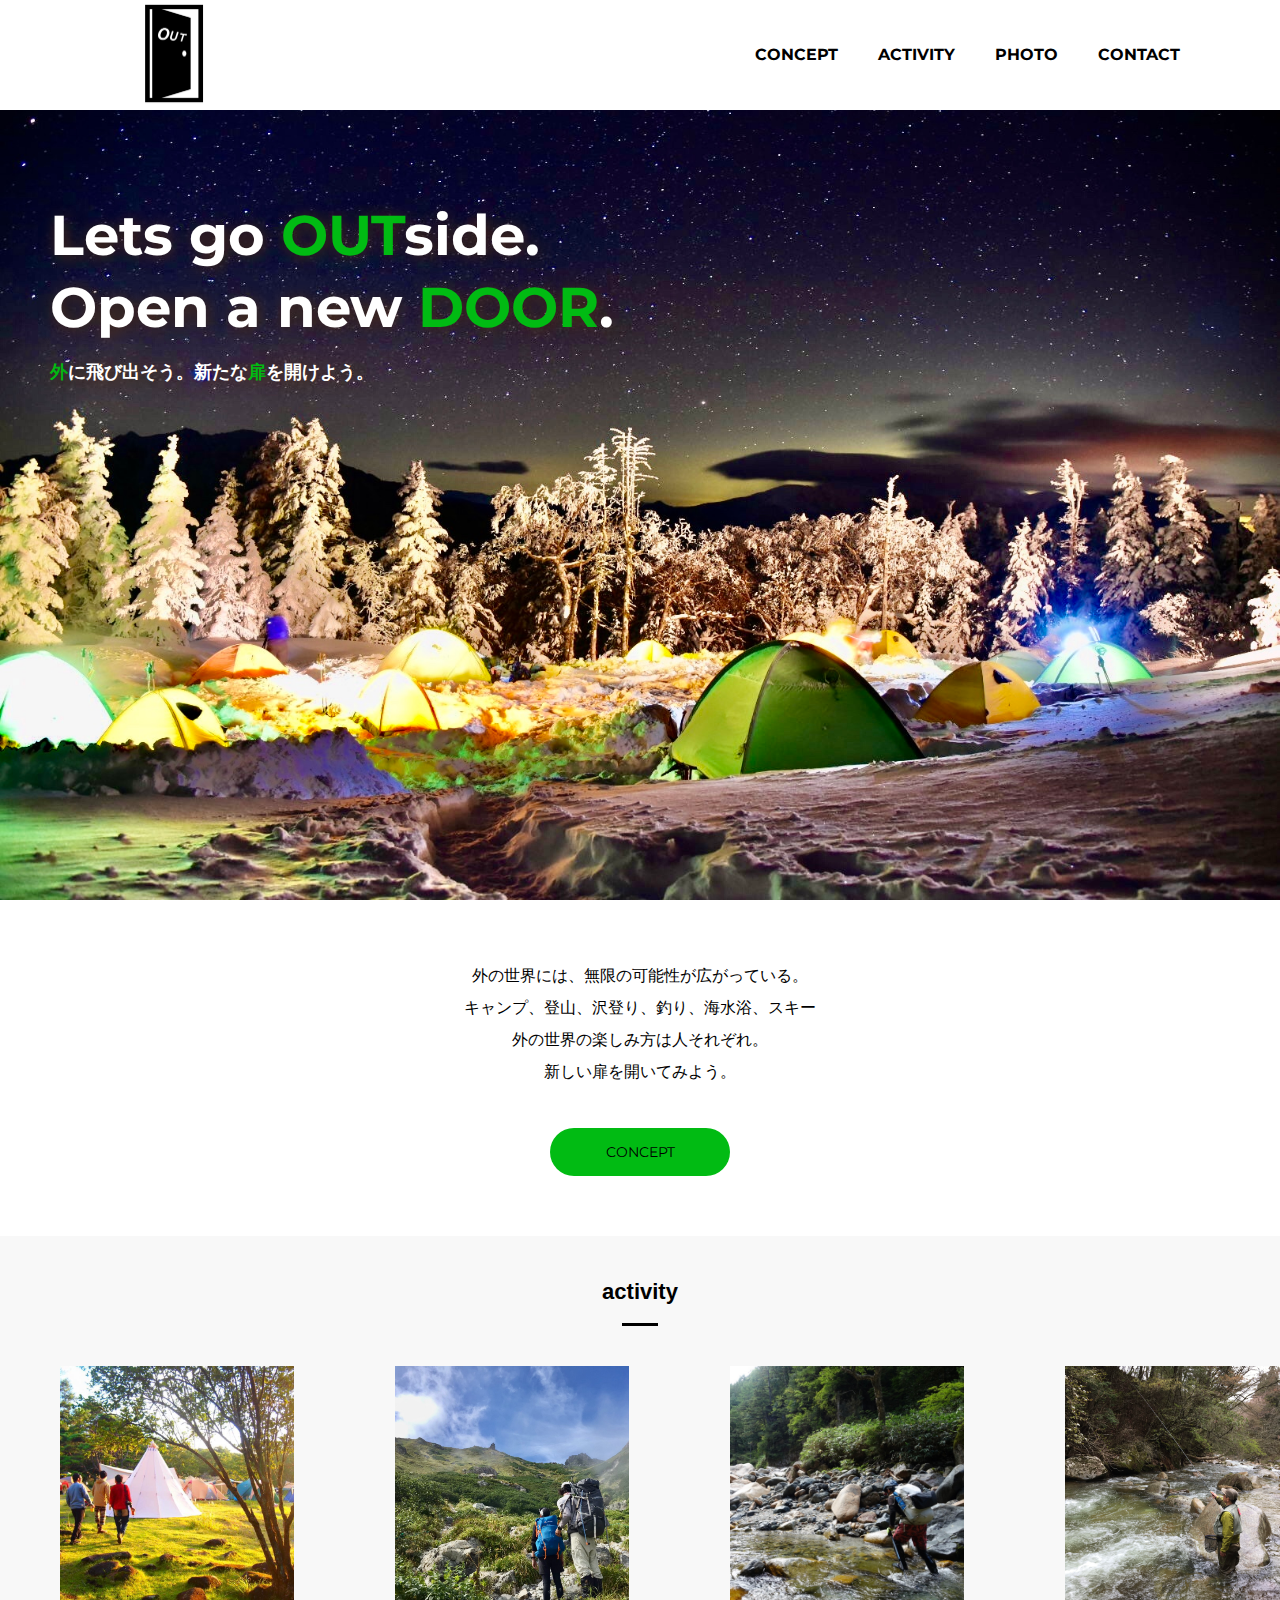
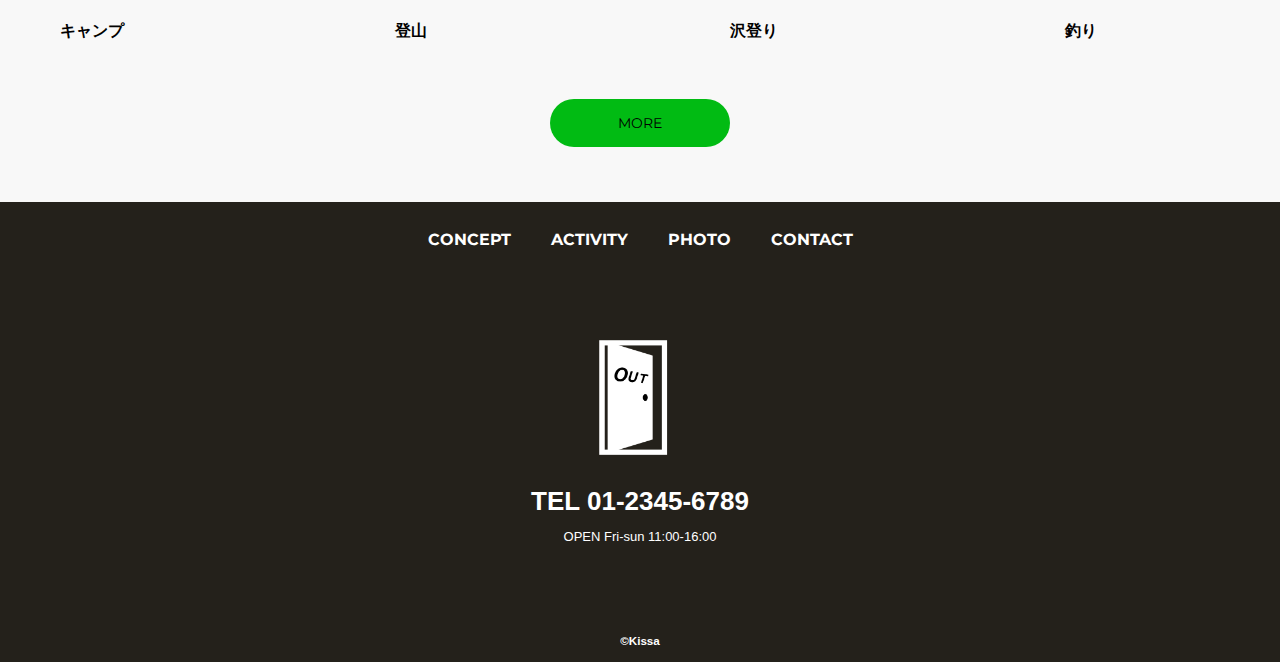
==== index.html @ b8224ac7 "first commit" ====
<!DOCTYPE html>
<html lang="ja">
  <head>
    <meta charset="UTF-8" />

    <title>OUTDOOR official website</title>
    <meta name="description" content="OUTDOOR情報のウェブサイトです。" />
    <meta name="viewport" content="width=device-width" />
    <script src="./js/toggle-menu.js"></script>
    <link rel="stylesheet" href="./css/common.css" />
    <link rel="stylesheet" href="./css/index.css" />
    <link rel="preconnect" href="https://fonts.googleapis.com" />
    <link rel="preconnect" href="https://fonts.gstatic.com" crossorigin />
    <link
      href="https://fonts.googleapis.com/css2?family=Montserrat:wght@700&display=swap"
      rel="stylesheet"
    />
  </head>

  <body>
    <!-- headerここから -->
    <header class="header">
      <div class="header-inner">
        <a class="header-logo" href="./index.html">
          <img src="./images/common/logo-header.png" alt=" OUTDOOR" />
        </a>
        <button class="toggle-menu-button"></button>
        <div class="header-site-menu">
          <nav class="site-menu">
            <ul>
              <li><a href="./concept.html">CONCEPT</a></li>
              <li><a href="./menu.html">ACTIVITY</a></li>
              <li><a href="./shop.html">PHOTO</a></li>
              <li><a href="./access.html">CONTACT</a></li>
            </ul>
          </nav>
        </div>
      </div>
    </header>
    <!-- headerはここまで -->

    <!-- mainはここから -->
    <main class="main">
      <div class="first-view">
        <div class="first-view-text">
          <h1>
            Lets go <span>OUT</span>side. <br />Open a new <span>DOOR</span>.
          </h1>
          <p><span>外</span>に飛び出そう。新たな<span>扉</span>を開けよう。</p>
        </div>
      </div>
      <div class="lead">
        <p>
          外の世界には、無限の可能性が広がっている。<br />キャンプ、登山、沢登り、釣り、海水浴、スキー<br />外の世界の楽しみ方は人それぞれ。<br />新しい扉を開いてみよう。
        </p>
        <div class="link-button-area">
          <a class="link-button" href="./concept.html">CONCEPT</a>
        </div>
      </div>
      <div class="recommended">
        <h2>activity</h2>
        <ul class="item-list">
          <li>
            <img src="./images/index/img-item01.jpg" alt="キャンプの画像" />
            <dl>
              <dt>キャンプ</dt>
              <dd>
                <!-- エスプレッソとミルク、この組み合わせに勝るものはなかなか見つかりません。ホッとしたいとき、やっぱりラテが欲しくなる。 -->
              </dd>
            </dl>
          </li>

          <li>
            <img src="./images/index/img-item02.jpg" alt="登山の画像" />
            <dl>
              <dt>登山</dt>
              <dd>
                <!-- コーヒーに合うお菓子を追求して生まれた当店の大人気メニュー。数量・季節ともに限定のため、見つけたらぜひお試しを。 -->
              </dd>
            </dl>
          </li>

          <li>
            <img src="./images/index/img-item03.jpg" alt="沢登りの画像" />
            <dl>
              <dt>沢登り</dt>
              <dd>
                <!-- コーヒーに合うお菓子を追求して生まれた当店の大人気メニュー。数量・季節ともに限定のため、見つけたらぜひお試しを。 -->
              </dd>
            </dl>
          </li>

          <li>
            <img src="./images/index/img-item04.jpg" alt="釣りの商品画像" />
            <dl>
              <dt>釣り</dt>
              <dd>
                <!-- 瀬戸内海に浮かぶ小島で、オーナー自らが栽培したとっておきのレモンを、たっぷりと使った自慢のレモネードです。 -->
              </dd>
            </dl>
          </li>

          <li>
            <img src="./images/index/img-item05.jpg" alt="スキーの画像" />
            <dl>
              <dt>スキー</dt>
              <dd>
                <!-- ちょっと小腹が空いたとき、あると嬉しいホットドッグ。特製チリソースとチーズをかければ、もう言葉はいりません。 -->
              </dd>
            </dl>
          </li>
        </ul>
        <div class="link-button-area">
          <a class="link-button" href="./menu.html">MORE</a>
        </div>
      </div>
    </main>
    <!-- mainはここまで -->

    <!-- footerはここから -->
    <footer class="footer">
      <nav class="site-menu">
        <ul>
          <li><a href="./concept.html">CONCEPT</a></li>
          <li><a href="./menu.html">ACTIVITY</a></li>
          <li><a href="./shop.html">PHOTO</a></li>
          <li><a href="./access.html">CONTACT</a></li>
        </ul>
      </nav>
      <a class="footer-logo" href="./index.html">
        <img src="./images/common/logo-footer.png" alt="KISSA" />
      </a>
      <p class="footer-tel">TEL 01-2345-6789</p>
      <p class="footer-time">OPEN Fri-sun 11:00-16:00</p>
      <p class="copyright"><small>&copy;Kissa</small></p>
    </footer>
    <!-- footerはここまで -->
  </body>
</html>
---- css/common.css ----
@charset "utf-8";

*,
::before,
::after {
  padding: 0;
  margin: 0;
  box-sizing: border-box;
}

ul,
ol {
  list-style: none;
}

a {
  color: inherit;
  text-decoration: none;
}

body {
  font-family: sans-serif;
  font-size: 16px;
  color: #000000;
  line-height: 1;
  background-color: #ffffff;
}

img {
  max-width: 90%;
}
/* headerはここから */
.header-inner {
  max-width: 1200px;
  height: 110px;
  margin-left: auto;
  margin-right: auto;
  padding-left: 40px;
  padding-right: 40px;
  display: flex;
  justify-content: space-between;
  align-items: center;
}

.toggle-menu-button {
  display: none;
}

.header-logo {
  display: block;
  width: 200px;
}

.site-menu ul {
  display: flex;
}

.site-menu ul li {
  margin-left: 20px;
  margin-right: 20px;
}

.site-menu ul li a {
  font-family: "Montserrat", sans-serif;
  font-weight: bold;
}
/* headerはここまで */

/* footerはここから */
.footer {
  color: #ffffff;
  background-color: #24211b;
  padding-top: 30px;
  padding-bottom: 15px;
  display: flex;
  flex-direction: column;
  align-items: center;
}

.footer-logo {
  display: block;
  width: 235px;
  margin-top: 90px;
}

.footer-tel {
  font-size: 26px;
  font-weight: bold;
  margin-top: 28px;
}

.footer-time {
  font-size: 13px;
  margin-top: 16px;
}

.copyright {
  font-size: 14px;
  font-weight: bold;
  margin-top: 90px;
}
/* footerはここまで */
@media (max-width: 800px) {
  .site-menu ul {
    display: block;
    text-align: center;
  }

  .site-menu li {
    margin-top: 20px;
  }

  .header {
    position: fixed;
    top: 0;
    left: 0;
    right: 0;
    background-color: #ffffff;
    height: 50px;
    z-index: 10;
    box-shadow: 0 3px 6px rgba(0, 0, 0, 0.1);
  }

  .header-inner {
    padding-left: 20px;
    padding-right: 20px;
    height: 100%;
    position: relative;
  }

  .header-logo {
    width: 100px;
  }

  .header-site-menu {
    position: absolute;
    top: 100%;
    left: 0;
    right: 0;
    color: #ffffff;
    background-color: #736e62;
    padding-top: 30px;
    padding-bottom: 50px;
    display: none;
  }

  .header-site-menu.is-show {
    display: block;
  }

  .toggle-menu-button {
    display: block;
    width: 44px;
    height: 34px;
    background-image: url(/images/common/icon-menu.png);
    background-size: 50%;
    background-position: center;
    background-repeat: no-repeat;
    background-color: transparent;
    border: none;
    border-radius: 0;
    outline: none;
  }

  .main {
    padding-top: 50px;
  }

  .footer-logo {
    margin-top: 50px;
  }

  .footer-tel {
    font-size: 20px;
  }

  .copyright {
    max-width: 50px;
  }
}
---- css/index.css ----
@charset "utf-8";

span {
  color: #01bb13;
}
.first-view {
  height: calc(100vh - 110px);
  background-image: url(/images/index/bg-main.jpg);
  background-repeat: no-repeat;
  background-position: center center;
  background-size: cover;
  display: flex;
  align-items: center;
}

.first-view-text {
  width: 100%;
  max-width: 1200px;
  margin-left: auto;
  margin-right: auto;
  padding-left: 10px;
  padding-bottom: 430px;
  color: #ffffff;
  font-weight: bold;
  text-shadow: 2px 2px 15px #4b2c14;
}

.first-view-text h1 {
  font-family: "Montserrat", sans-serif;
  font-size: 56px;
  line-height: 72px;
}

.first-view-text p {
  font-size: 18px;
  margin-top: 20px;
}

.lead {
  max-width: 1200px;
  margin: 60px auto;
}

.lead p {
  line-height: 2;
  text-align: center;
}

.link-button-area {
  text-align: center;
  margin-top: 40px;
}

.link-button {
  background-color: #01bb13;
  display: inline-block;
  min-width: 180px;
  line-height: 48px;
  border-radius: 24px;
  font-family: "Montserrat", sans-serif;
  font-size: 14px;
}

.link-button:hover {
  background-color: #019010;
}

.recommended {
  background-color: #f8f8f8;
  padding-top: 45px;
  padding-bottom: 55px;
}

.recommended h2 {
  font-size: 22px;
  font-weight: bold;
  text-align: center;
}

.recommended h2::after {
  content: "";
  display: block;
  width: 36px;
  height: 3px;
  background-color: #000000;
  margin-top: 20px;
  margin-left: auto;
  margin-right: auto;
}
.item-list {
  display: flex;
  padding-top: 40px;
  padding-bottom: 10px;
  padding-left: 60px;
  padding-right: 60px;
  overflow: scroll;
}

.item-list li {
  flex-shrink: 0;
  width: 260px;
  margin-left: 75px;
}

.item-list dl {
  margin-top: 20px;
}

.item-list dt {
  font-weight: bold;
}

.item-list dd {
  font-size: 13px;
  line-height: 20px;
  margin-top: 10px;
}

.item-list .price {
  font-weight: bold;
  margin-top: 15px;
}

.item-list li:first-child {
  margin-left: 0;
}

@media (max-width: 800px) {
  .first-view {
    height: calc(100vh - 50px);
    background-image: url(/images/index/bg-main-sp.jpg);
    align-items: flex-start;
  }

  .first-view-text {
    padding-top: 60px;
    padding-left: 20px;
  }

  .first-view-text h1 {
    font-size: 36px;
    line-height: 48px;
  }

  .first-view-text p {
    font-size: 14px;
    margin-top: 15px;
  }

  .lead {
    padding-left: 20px;
    padding-right: 20px;
  }

  .lead p {
    text-align: left;
  }

  .item-list {
    padding-left: 20px;
    padding-right: 20px;
  }

  .item-list li {
    width: 220px;
    margin-left: 30px;
  }
}
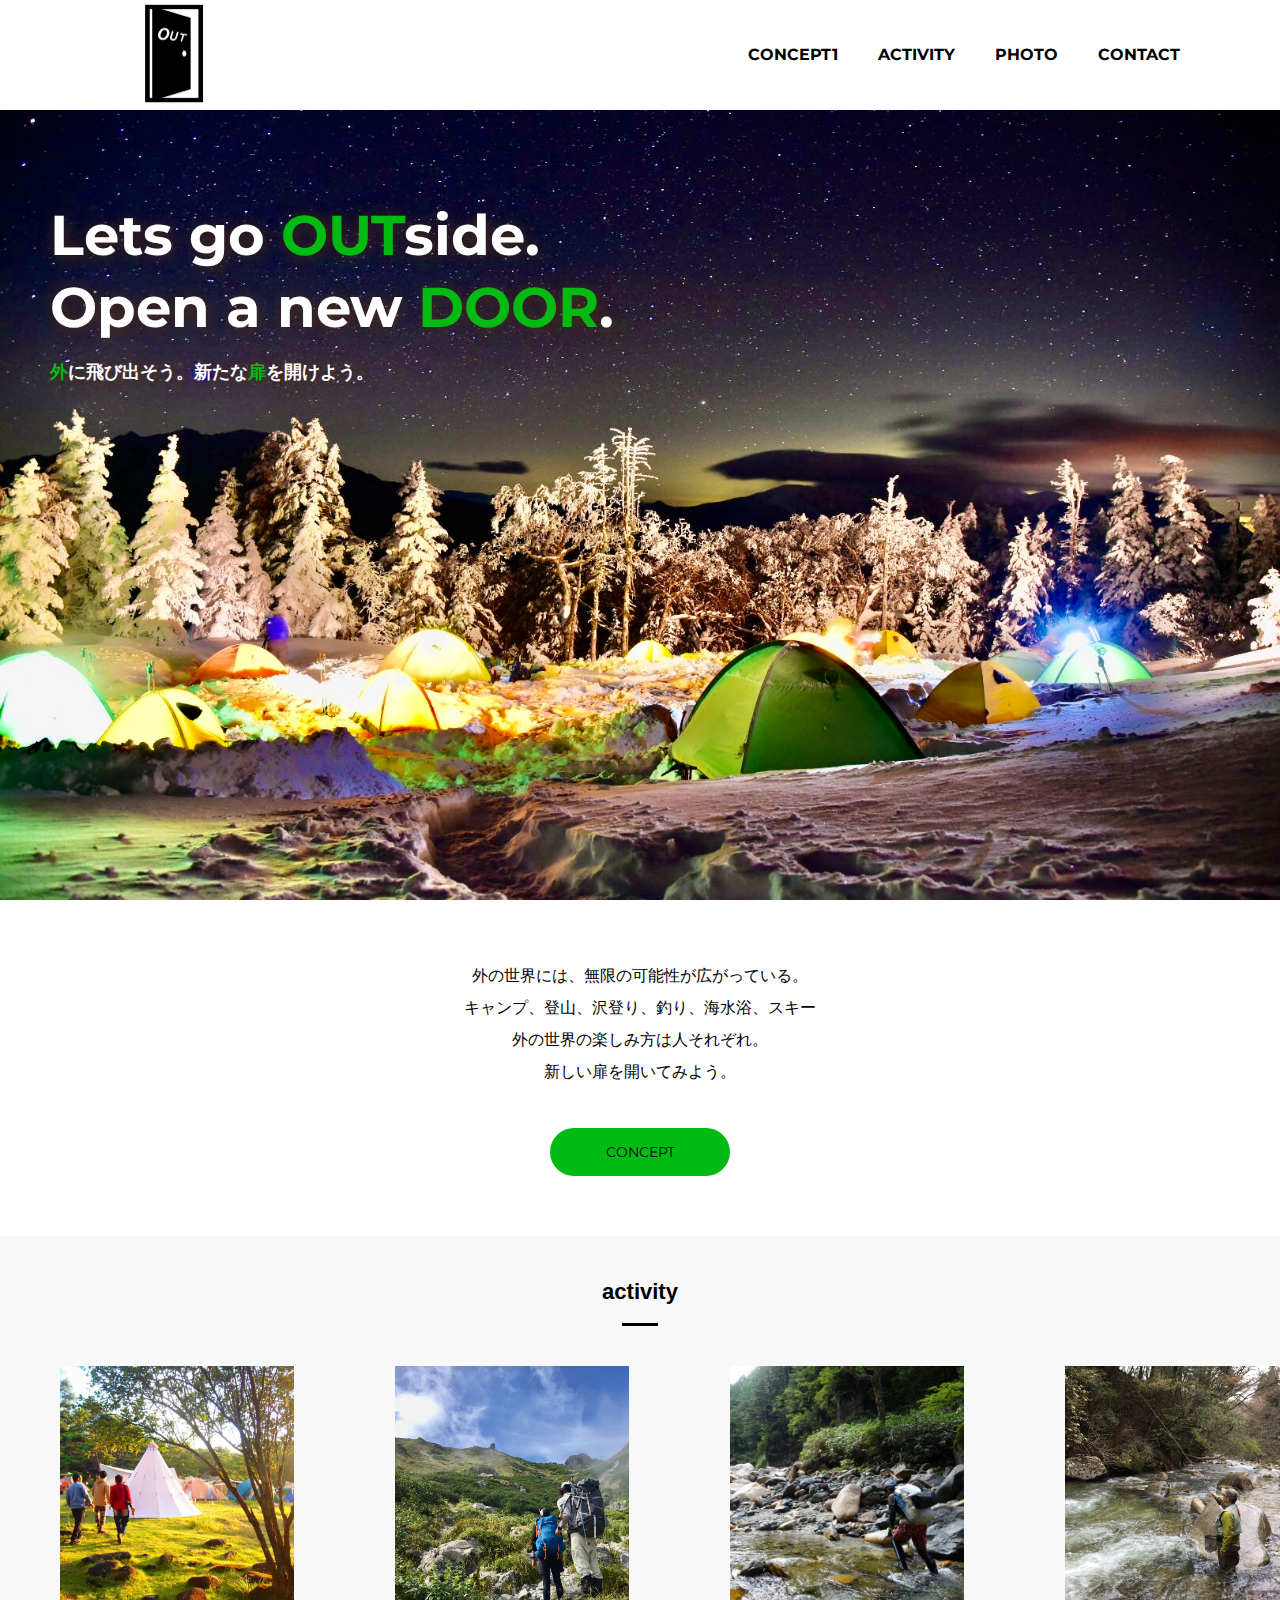
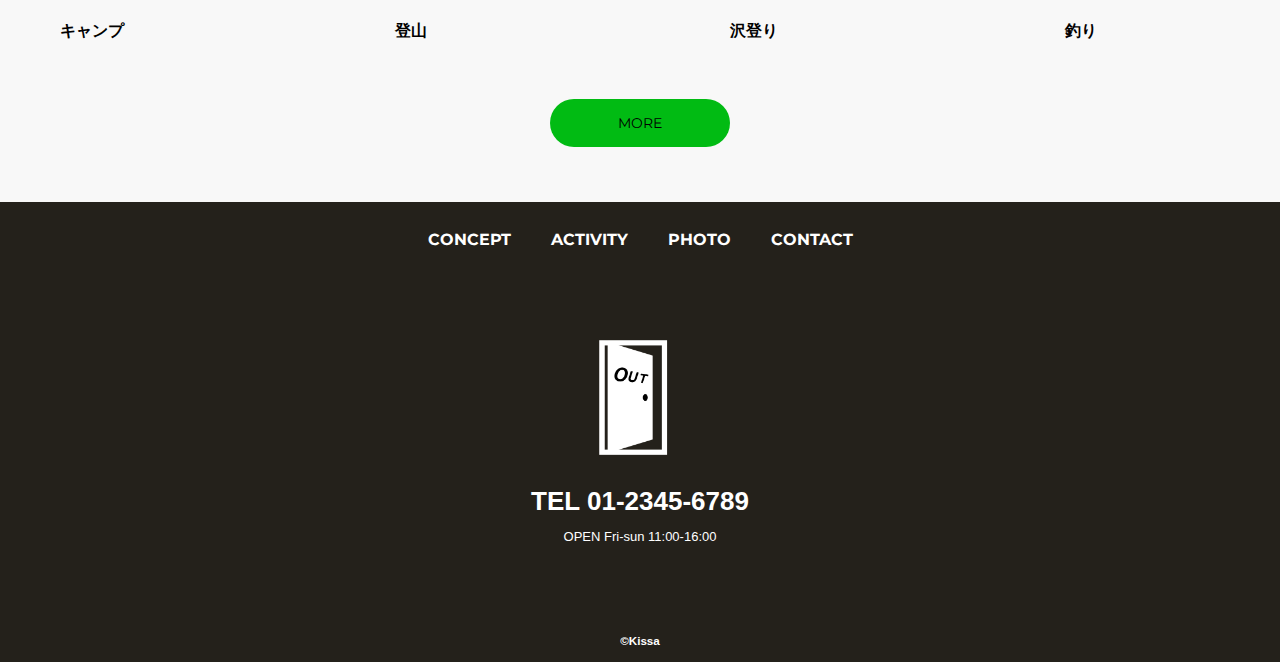
==== commit 99c72b1b: "表示名変更" ====
--- a/index.html
+++ b/index.html
@@ -28,7 +28,7 @@
         <div class="header-site-menu">
           <nav class="site-menu">
             <ul>
-              <li><a href="./concept.html">CONCEPT</a></li>
+              <li><a href="./concept.html">CONCEPT1</a></li>
               <li><a href="./menu.html">ACTIVITY</a></li>
               <li><a href="./shop.html">PHOTO</a></li>
               <li><a href="./access.html">CONTACT</a></li>
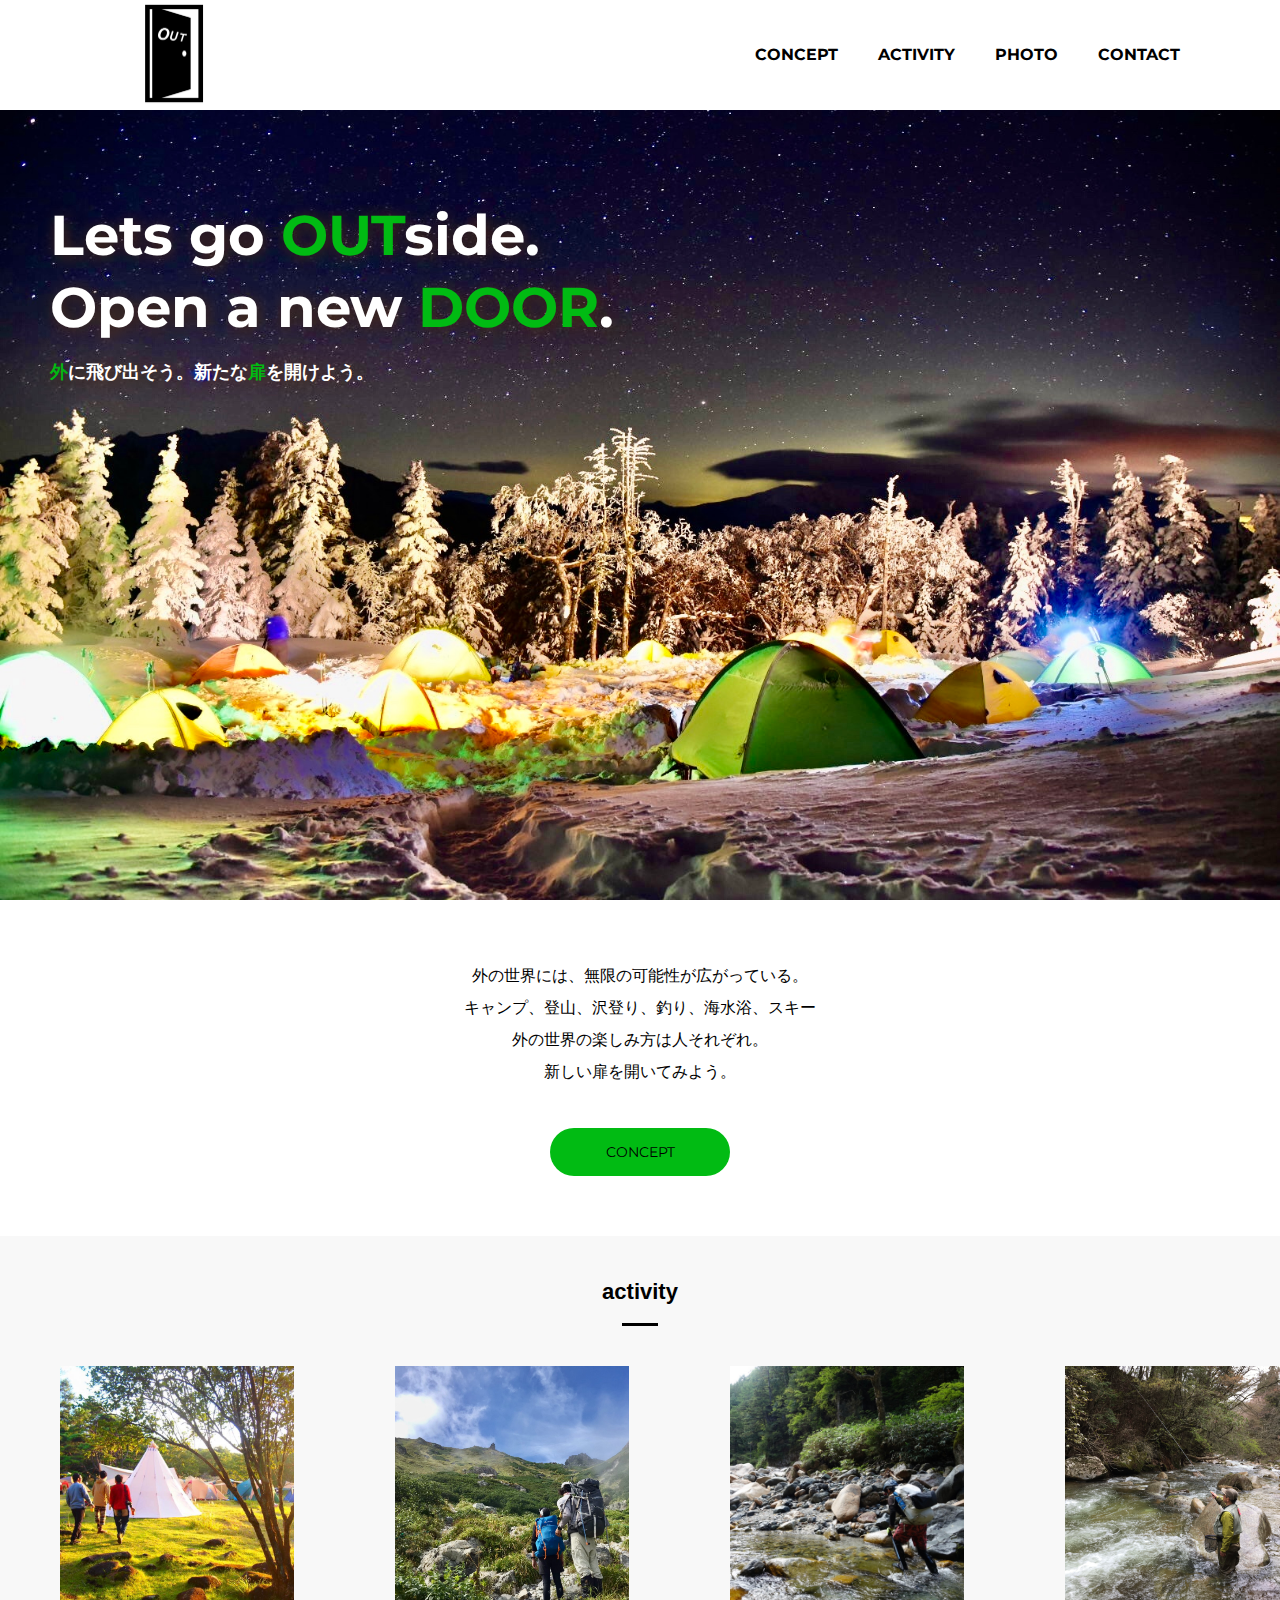
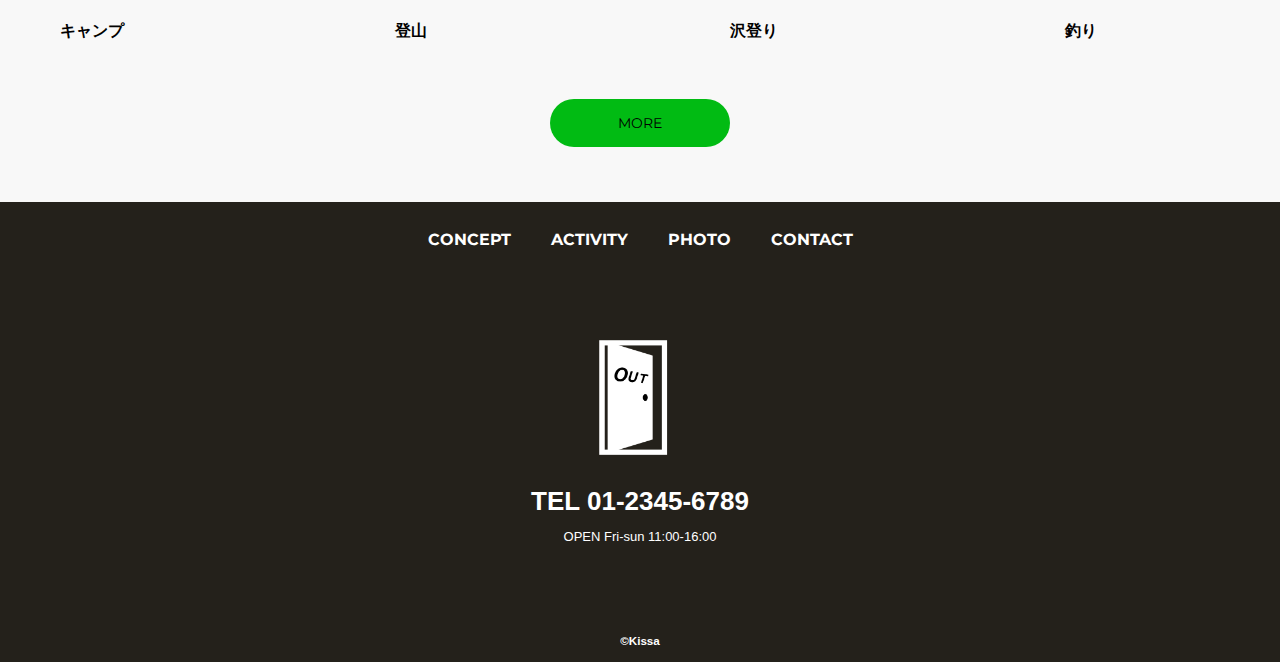
==== commit a69747c6: "表示名修正" ====
--- a/index.html
+++ b/index.html
@@ -28,7 +28,7 @@
         <div class="header-site-menu">
           <nav class="site-menu">
             <ul>
-              <li><a href="./concept.html">CONCEPT1</a></li>
+              <li><a href="./concept.html">CONCEPT</a></li>
               <li><a href="./menu.html">ACTIVITY</a></li>
               <li><a href="./shop.html">PHOTO</a></li>
               <li><a href="./access.html">CONTACT</a></li>
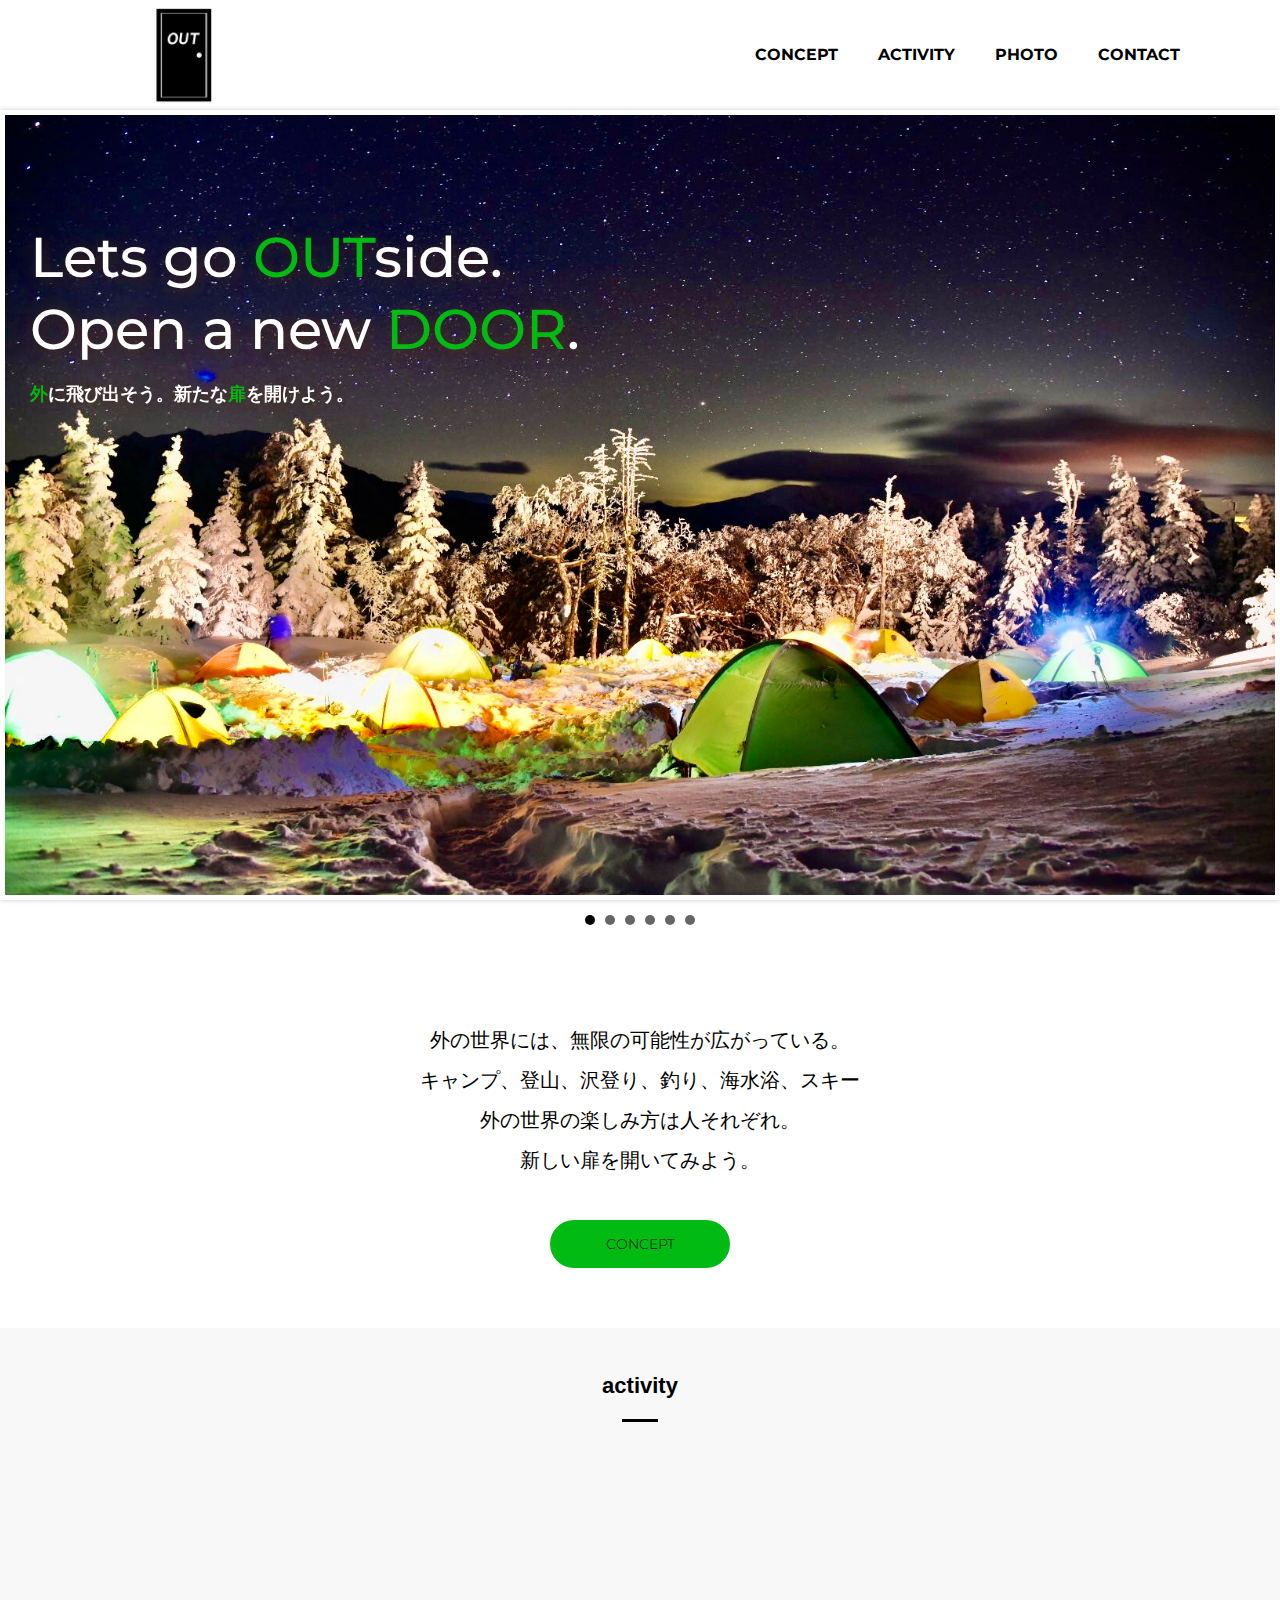
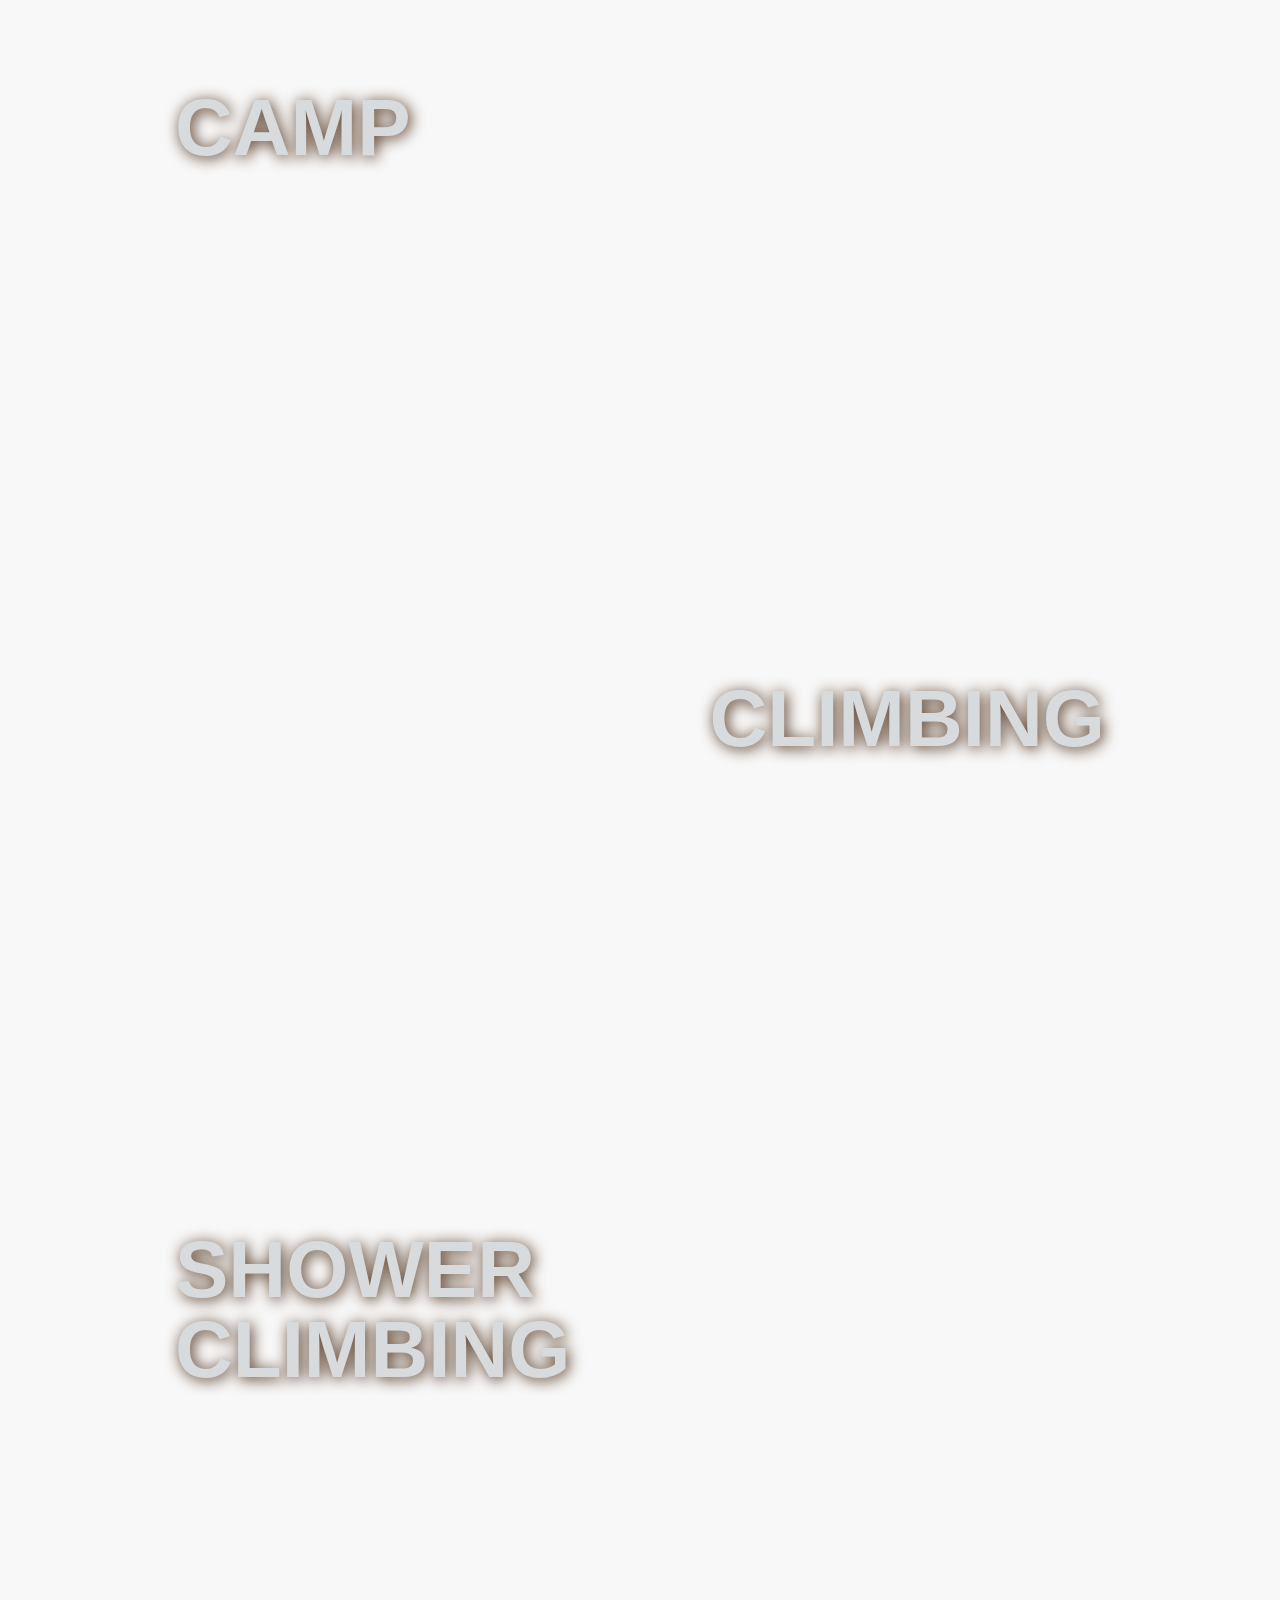
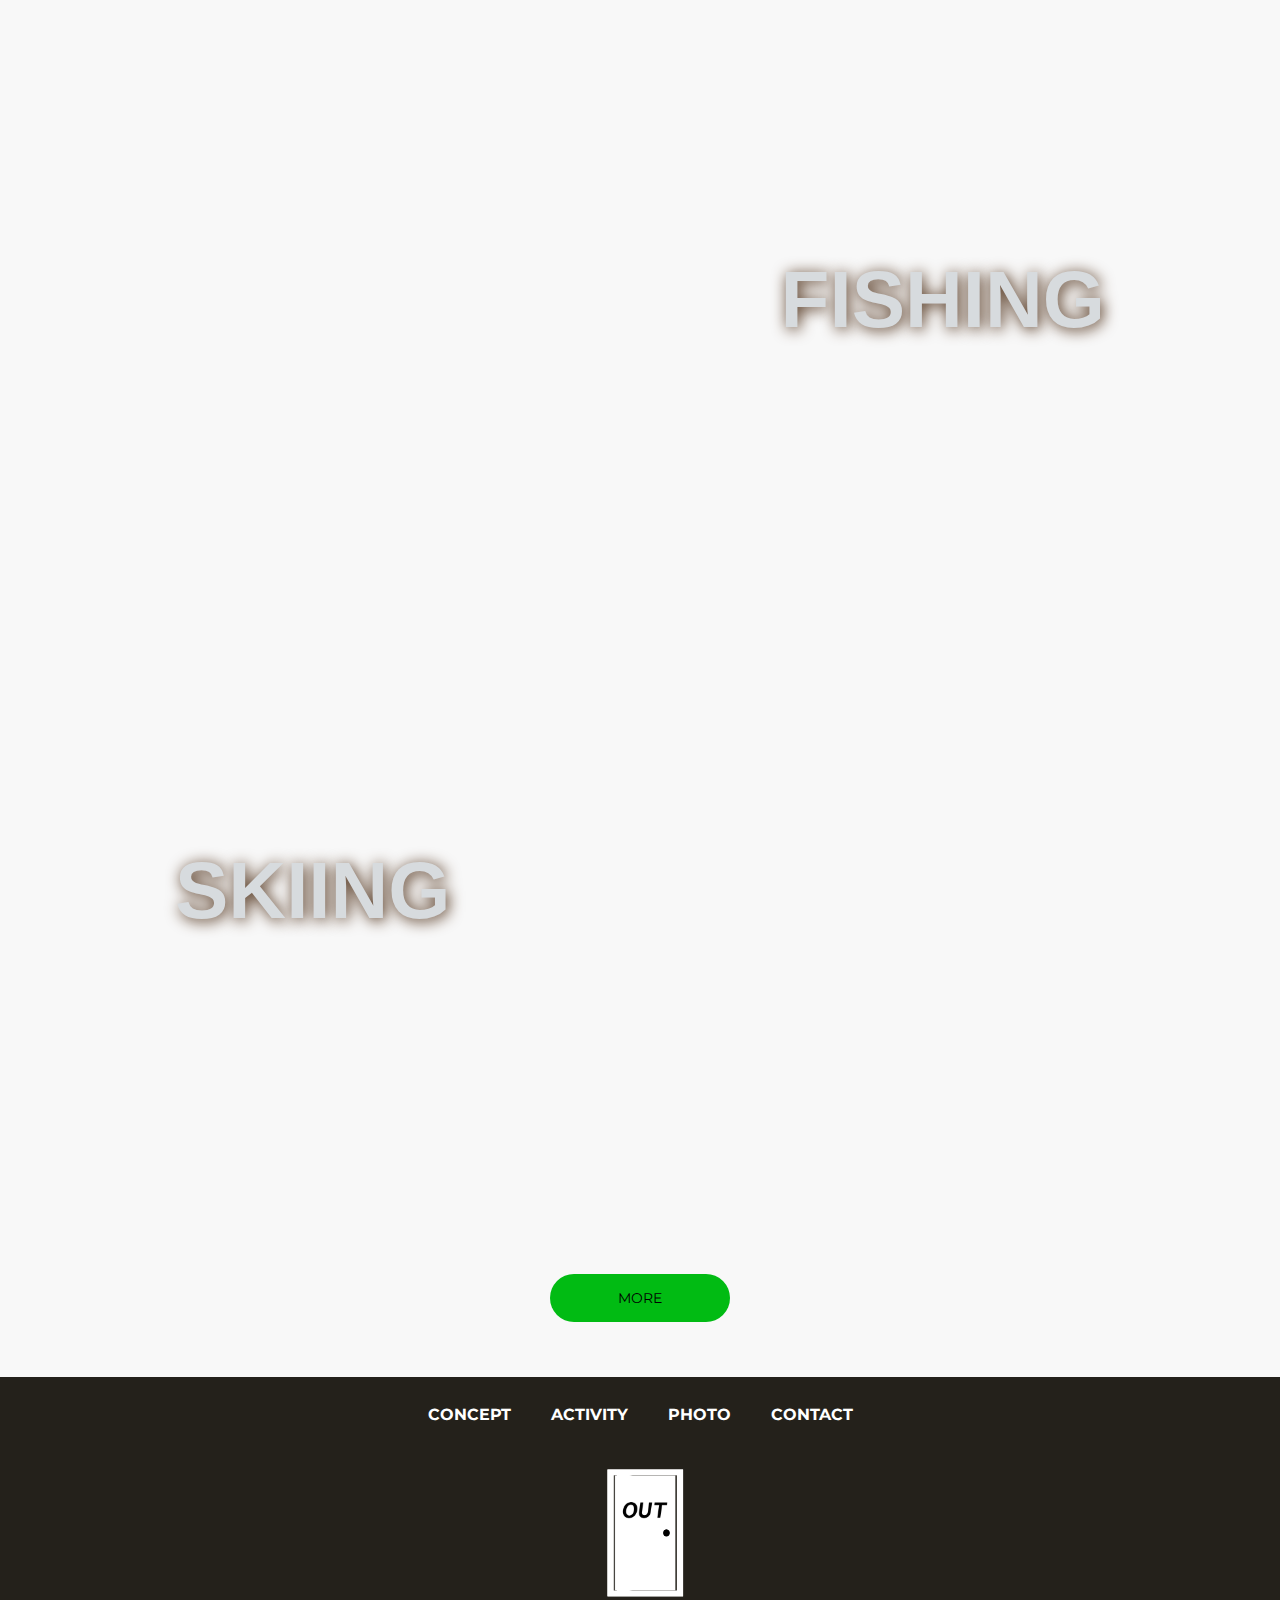
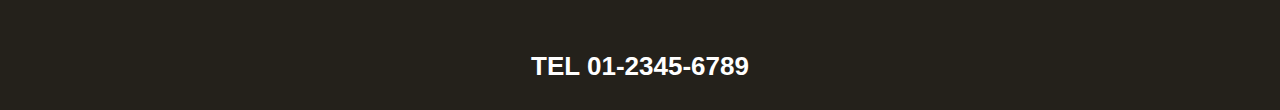
==== commit 47bebc45: "完成" ====
--- a/index.html
+++ b/index.html
@@ -7,6 +7,7 @@
     <meta name="description" content="OUTDOOR情報のウェブサイトです。" />
     <meta name="viewport" content="width=device-width" />
     <script src="./js/toggle-menu.js"></script>
+    <link rel="stylesheet" href="./css/bootstrap.min.css" />
     <link rel="stylesheet" href="./css/common.css" />
     <link rel="stylesheet" href="./css/index.css" />
     <link rel="preconnect" href="https://fonts.googleapis.com" />
@@ -15,23 +16,91 @@
       href="https://fonts.googleapis.com/css2?family=Montserrat:wght@700&display=swap"
       rel="stylesheet"
     />
+    <link rel="stylesheet" href="./css/jquery.bxslider.css" />
+
+    <script src="https://ajax.googleapis.com/ajax/libs/jquery/3.1.1/jquery.min.js"></script>
+    <script src="./js/jquery.bxslider.min.js"></script>
+    <script>
+      $(function () {
+        $(".slider").bxSlider({
+          auto: true,
+          pause: 6000,
+        });
+      });
+      function load_effect() {
+        var element = document.getElementsByClassName("first-view-text");
+        if (!element) return; // 要素がない場合は終了
+
+        for (var i = 0; i < element.length; i++) {
+          element[i].classList.add("is-show");
+        }
+        var greenText = document.getElementsByClassName("green-text");
+
+        for (var i = 0; i < greenText.length; i++) {
+          greenText[i].classList.add("green");
+        }
+      }
+
+      setTimeout(load_effect, 600);
+
+      function scroll_effect() {
+        var element = document.getElementsByClassName("category");
+        if (!element) return;
+
+        var scrollY = window.pageYOffset;
+        var windowH = window.innerHeight;
+        var showTiming = 200; // 要素を表示するタイミング
+        for (var i = 0; i < element.length; i++) {
+          var elemClientRect = element[i].getBoundingClientRect();
+          var elemY = scrollY + elemClientRect.top;
+          if (scrollY > elemY - windowH + showTiming) {
+            element[i].classList.add("is-show");
+          }
+        }
+      }
+
+      function scroll_effect2() {
+        var element = document.getElementsByClassName("category2");
+        if (!element) return;
+
+        var scrollY = window.pageYOffset;
+        var windowH = window.innerHeight;
+        var showTiming = 200; // 要素を表示するタイミング
+        for (var i = 0; i < element.length; i++) {
+          var elemClientRect = element[i].getBoundingClientRect();
+          var elemY = scrollY + elemClientRect.top;
+          if (scrollY > elemY - windowH + showTiming) {
+            element[i].classList.add("is-show");
+          }
+        }
+      }
+      window.addEventListener("scroll", scroll_effect);
+      window.addEventListener("scroll", scroll_effect2);
+      // スクロール時に実行
+    </script>
   </head>
 
   <body>
     <!-- headerここから -->
     <header class="header">
       <div class="header-inner">
-        <a class="header-logo" href="./index.html">
-          <img src="./images/common/logo-header.png" alt=" OUTDOOR" />
-        </a>
+        <div class="rollover">
+          <a class="header-logo" href="./index.html">
+            <img src="./images/common/logo-header.png" alt=" OUTDOOR" />
+            <img src="./images/common/logo-header0.png" alt="OUTDOOR" />
+          </a>
+        </div>
+
         <button class="toggle-menu-button"></button>
         <div class="header-site-menu">
           <nav class="site-menu">
             <ul>
-              <li><a href="./concept.html">CONCEPT</a></li>
-              <li><a href="./menu.html">ACTIVITY</a></li>
-              <li><a href="./shop.html">PHOTO</a></li>
-              <li><a href="./access.html">CONTACT</a></li>
+              <li>
+                <a href="./concept.html">CONCEPT</a>
+              </li>
+              <li><a href="./activity.html"> ACTIVITY</a></li>
+              <li><a href="./photo.html"> PHOTO</a></li>
+              <li><a href="./contact.html">CONTACT</a></li>
             </ul>
           </nav>
         </div>
@@ -42,11 +111,27 @@
     <!-- mainはここから -->
     <main class="main">
       <div class="first-view">
+        <ul class="slider">
+          <li><img src="./images/index/bg-main.jpg" alt="" /></li>
+          <li><img src="./images/concept/bg-main.JPG" alt="" /></li>
+          <li><img src="./images/photo/img-item08.jpg" alt="" /></li>
+          <li><img src="./images/activity/bg-main.JPG" alt="" /></li>
+
+          <li><img src="./images/contact/bg-main.jpg" alt="" /></li>
+
+          <li><img src="./images/photo/img-item06.jpg" alt="" /></li>
+        </ul>
         <div class="first-view-text">
           <h1>
-            Lets go <span>OUT</span>side. <br />Open a new <span>DOOR</span>.
+            Lets go <span class="green-text">OUT</span>side. <br />Open a new
+            <span class="green-text">DOOR</span>.
           </h1>
-          <p><span>外</span>に飛び出そう。新たな<span>扉</span>を開けよう。</p>
+          <p>
+            <span class="green-text">外</span>に飛び出そう。新たな<span
+              class="green-text"
+              >扉</span
+            >を開けよう。
+          </p>
         </div>
       </div>
       <div class="lead">
@@ -61,57 +146,62 @@
         <h2>activity</h2>
         <ul class="item-list">
           <li>
-            <img src="./images/index/img-item01.jpg" alt="キャンプの画像" />
-            <dl>
-              <dt>キャンプ</dt>
-              <dd>
-                <!-- エスプレッソとミルク、この組み合わせに勝るものはなかなか見つかりません。ホッとしたいとき、やっぱりラテが欲しくなる。 -->
-              </dd>
-            </dl>
-          </li>
-
-          <li>
-            <img src="./images/index/img-item02.jpg" alt="登山の画像" />
-            <dl>
-              <dt>登山</dt>
-              <dd>
-                <!-- コーヒーに合うお菓子を追求して生まれた当店の大人気メニュー。数量・季節ともに限定のため、見つけたらぜひお試しを。 -->
-              </dd>
-            </dl>
-          </li>
-
-          <li>
-            <img src="./images/index/img-item03.jpg" alt="沢登りの画像" />
-            <dl>
-              <dt>沢登り</dt>
-              <dd>
-                <!-- コーヒーに合うお菓子を追求して生まれた当店の大人気メニュー。数量・季節ともに限定のため、見つけたらぜひお試しを。 -->
-              </dd>
-            </dl>
-          </li>
-
-          <li>
-            <img src="./images/index/img-item04.jpg" alt="釣りの商品画像" />
-            <dl>
-              <dt>釣り</dt>
-              <dd>
-                <!-- 瀬戸内海に浮かぶ小島で、オーナー自らが栽培したとっておきのレモンを、たっぷりと使った自慢のレモネードです。 -->
-              </dd>
-            </dl>
-          </li>
-
-          <li>
-            <img src="./images/index/img-item05.jpg" alt="スキーの画像" />
-            <dl>
-              <dt>スキー</dt>
-              <dd>
-                <!-- ちょっと小腹が空いたとき、あると嬉しいホットドッグ。特製チリソースとチーズをかければ、もう言葉はいりません。 -->
-              </dd>
-            </dl>
+            <div class="activity">
+              <img
+                class="category"
+                src="./images/index/w-img-item01.jpg"
+                alt="キャンプの画像"
+              />
+              <p class="activity-name">CAMP</p>
+            </div>
+          </li>
+
+          <li>
+            <div class="activity reverse">
+              <img
+                class="category2"
+                src="./images/index/w-img-item02.jpg"
+                alt="登山の画像"
+              />
+              <p class="activity-name2">CLIMBING</p>
+            </div>
+          </li>
+
+          <li>
+            <div class="activity">
+              <img
+                class="category"
+                src="./images/index/w-img-item03.jpg"
+                alt="沢登りの画像"
+              />
+              <p class="activity-name">SHOWER CLIMBING</p>
+            </div>
+          </li>
+
+          <li>
+            <div class="activity reverse">
+              <img
+                class="category2"
+                src="./images/index/w-img-item04.jpg"
+                alt="釣りの商品画像"
+              />
+              <p class="activity-name2">FISHING</p>
+            </div>
+          </li>
+
+          <li>
+            <div class="activity">
+              <img
+                class="category"
+                src="./images/index/w-img-item05.jpg"
+                alt="スキーの画像"
+              />
+              <p class="activity-name">SKIING</p>
+            </div>
           </li>
         </ul>
         <div class="link-button-area">
-          <a class="link-button" href="./menu.html">MORE</a>
+          <a class="link-button" href="./activity.html">MORE</a>
         </div>
       </div>
     </main>
@@ -122,18 +212,21 @@
       <nav class="site-menu">
         <ul>
           <li><a href="./concept.html">CONCEPT</a></li>
-          <li><a href="./menu.html">ACTIVITY</a></li>
-          <li><a href="./shop.html">PHOTO</a></li>
-          <li><a href="./access.html">CONTACT</a></li>
+          <li><a href="./activity.html"> ACTIVITY</a></li>
+          <li><a href="./photo.html"> PHOTO</a></li>
+          <li><a href="./contact.html">CONTACT</a></li>
         </ul>
       </nav>
-      <a class="footer-logo" href="./index.html">
-        <img src="./images/common/logo-footer.png" alt="KISSA" />
-      </a>
+      <div class="rollover">
+        <a class="footer-logo" href="./index.html">
+          <img src="./images/common/logo-footer.png" alt="DOOR" />
+          <img src="./images/common/logo-footer0.png" alt="DOOR" />
+        </a>
+      </div>
       <p class="footer-tel">TEL 01-2345-6789</p>
-      <p class="footer-time">OPEN Fri-sun 11:00-16:00</p>
-      <p class="copyright"><small>&copy;Kissa</small></p>
     </footer>
+    <script src="./js/bootstrap.min.js"></script>
+
     <!-- footerはここまで -->
   </body>
 </html>
--- a/css/common.css
+++ b/css/common.css
@@ -27,14 +27,19 @@
 }
 
 img {
-  max-width: 90%;
+  max-width: 100%;
 }
 /* headerはここから */
+.header-logo img {
+  max-width: 85%;
+}
+
 .header-inner {
   max-width: 1200px;
   height: 110px;
   margin-left: auto;
   margin-right: auto;
+
   padding-left: 40px;
   padding-right: 40px;
   display: flex;
@@ -46,6 +51,24 @@
   display: none;
 }
 
+.rollover {
+  position: relative;
+}
+
+.rollover img {
+  position: absolute;
+  top: 50%;
+  left: 50%;
+  -webkit-transform: translate(-50%, -50%);
+  transform: translate(-50%, -50%);
+  width: 100%;
+  display: block;
+  transition: 0.7s;
+}
+.rollover:hover img:nth-of-type(2) {
+  opacity: 0;
+}
+
 .header-logo {
   display: block;
   width: 200px;
@@ -53,6 +76,8 @@
 
 .site-menu ul {
   display: flex;
+  padding-left: 0;
+  margin-bottom: 0;
 }
 
 .site-menu ul li {
@@ -64,6 +89,11 @@
   font-family: "Montserrat", sans-serif;
   font-weight: bold;
 }
+
+.site-menu ul li a:hover {
+  color: #01bb13;
+}
+
 /* headerはここまで */
 
 /* footerはここから */
@@ -80,25 +110,15 @@
 .footer-logo {
   display: block;
   width: 235px;
-  margin-top: 90px;
+  margin-top: 220px;
 }
 
 .footer-tel {
   font-size: 26px;
   font-weight: bold;
-  margin-top: 28px;
+  margin-top: 10px;
 }
 
-.footer-time {
-  font-size: 13px;
-  margin-top: 16px;
-}
-
-.copyright {
-  font-size: 14px;
-  font-weight: bold;
-  margin-top: 90px;
-}
 /* footerはここまで */
 @media (max-width: 800px) {
   .site-menu ul {
@@ -138,7 +158,7 @@
     left: 0;
     right: 0;
     color: #ffffff;
-    background-color: #736e62;
+    background-color: #24211b;
     padding-top: 30px;
     padding-bottom: 50px;
     display: none;
@@ -166,15 +186,7 @@
     padding-top: 50px;
   }
 
-  .footer-logo {
-    margin-top: 50px;
-  }
-
   .footer-tel {
     font-size: 20px;
   }
-
-  .copyright {
-    max-width: 50px;
-  }
 }
--- a/css/index.css
+++ b/css/index.css
@@ -1,28 +1,113 @@
 @charset "utf-8";
 
-span {
+.green {
   color: #01bb13;
+  transition: color 7s ease;
+}
+
+.bl_loading {
+  position: fixed;
+  top: 0;
+  left: 0;
+  width: 100%;
+  height: 100%;
+  background-color: #444;
+  color: #fff;
+  font-size: 12px;
+  display: flex;
+  justify-content: center;
+  align-items: center;
+  flex-direction: column;
+  opacity: 1;
+  visibility: visible;
+  transition: 0.3s;
+}
+.bl_loading.loaded {
+  opacity: 0;
+  visibility: hidden;
+}
+@keyframes loading {
+  0% {
+    transform: rotate(0);
+  }
+  100% {
+    transform: rotate(360deg);
+  }
+}
+.bl_loadingCircle {
+  animation: 3s linear loading infinite;
+  height: 30px;
+  width: 30px;
+  border: 1px solid #fff;
+  border-top: 1px solid #aaa;
+  border-radius: 50%;
+  content: "";
+  margin-bottom: 10px;
+}
+
+/* ==========================
+  コンテンツの中身
+========================== */
+.ly_inner {
+  width: 100%;
+  max-width: 1080px;
+  margin: 100px auto;
+  padding: 20px;
+  background-color: #ccc;
+}
+.ly_inner h2 {
+  font-size: 150%;
+  font-weight: bold;
+  margin-bottom: 30px;
+}
+.md_textblock > * + * {
+  margin-top: 10px;
+}
+
+.main {
+  width: 100%;
 }
 .first-view {
-  height: calc(100vh - 110px);
-  background-image: url(/images/index/bg-main.jpg);
-  background-repeat: no-repeat;
-  background-position: center center;
-  background-size: cover;
+  width: 100%;
   display: flex;
   align-items: center;
+  position: relative;
+}
+
+.first-view .slider {
+  width: 100%;
+  height: 780px;
+}
+
+.first-view .slider li {
+  width: 100%;
+}
+
+.first-view .slider img {
+  width: 100%;
+  height: 780px;
+  object-fit: cover;
 }
 
 .first-view-text {
+  opacity: 0;
+  visibility: hidden;
+  transition: all 3s;
   width: 100%;
   max-width: 1200px;
   margin-left: auto;
   margin-right: auto;
-  padding-left: 10px;
+  padding-left: 30px;
   padding-bottom: 430px;
   color: #ffffff;
   font-weight: bold;
   text-shadow: 2px 2px 15px #4b2c14;
+  position: absolute;
+}
+
+.first-view-text.is-show {
+  opacity: 1;
+  visibility: visible;
 }
 
 .first-view-text h1 {
@@ -88,7 +173,7 @@
   margin-right: auto;
 }
 .item-list {
-  display: flex;
+  width: 100%;
   padding-top: 40px;
   padding-bottom: 10px;
   padding-left: 60px;
@@ -98,37 +183,81 @@
 
 .item-list li {
   flex-shrink: 0;
-  width: 260px;
-  margin-left: 75px;
-}
-
-.item-list dl {
-  margin-top: 20px;
-}
-
-.item-list dt {
+  width: 100%;
+  padding-bottom: 150px;
+}
+
+.item-list li img {
+  width: 650px;
+  display: inline-block;
+}
+
+.category {
+  opacity: 0;
+  visibility: hidden;
+  transform: translateX(-50px);
+  transition: all 1s;
+}
+
+.category.is-show {
+  opacity: 1;
+  visibility: visible;
+  transform: translateX(0px);
+}
+
+.category2 {
+  opacity: 0;
+  visibility: hidden;
+  transform: translateX(50px);
+  transition: all 1s;
+}
+
+.category2.is-show {
+  opacity: 1;
+  visibility: visible;
+  transform: translateX(0px);
+}
+
+.item-list p {
+  max-width: 440px;
+  font-size: 80px;
   font-weight: bold;
-}
-
-.item-list dd {
-  font-size: 13px;
-  line-height: 20px;
-  margin-top: 10px;
-}
-
-.item-list .price {
-  font-weight: bold;
-  margin-top: 15px;
-}
-
-.item-list li:first-child {
-  margin-left: 0;
+  color: #d7dbde;
+  align-items: center;
+  margin-bottom: 0;
+  text-shadow: 2px 2px 15px #4b2c14;
+}
+
+.activity {
+  display: flex;
+  width: 930px;
+  max-width: 100%;
+  margin-top: 75px;
+  margin-left: auto;
+  margin-right: auto;
+  align-items: center;
+  position: relative;
+}
+
+.reverse {
+  flex-direction: row-reverse;
+}
+
+.activity-name {
+  position: absolute;
+}
+
+.activity-name2 {
+  position: absolute;
 }
 
 @media (max-width: 800px) {
+  .main {
+    width: 100%;
+  }
+
   .first-view {
-    height: calc(100vh - 50px);
-    background-image: url(/images/index/bg-main-sp.jpg);
+    width: 100%;
     align-items: flex-start;
   }
 
@@ -162,7 +291,53 @@
   }
 
   .item-list li {
-    width: 220px;
-    margin-left: 30px;
-  }
-}
+    padding-bottom: 30px;
+  }
+
+  .item-list li img {
+    width: 100%;
+  }
+
+  .activity {
+    display: block;
+    width: 100%;
+  }
+  .activity img {
+    width: 100%;
+    height: auto;
+  }
+
+  .activity-name {
+    position: static;
+  }
+
+  .activity-name2 {
+    position: static;
+  }
+
+  .category {
+    opacity: 0;
+    visibility: hidden;
+    transform: translateY(50px);
+    transition: all 1s;
+  }
+
+  .category.is-show {
+    opacity: 1;
+    visibility: visible;
+    transform: translateY(0px);
+  }
+
+  .category2 {
+    opacity: 0;
+    visibility: hidden;
+    transform: translateY(50px);
+    transition: all 1s;
+  }
+
+  .category2.is-show {
+    opacity: 1;
+    visibility: visible;
+    transform: translateY(0px);
+  }
+}
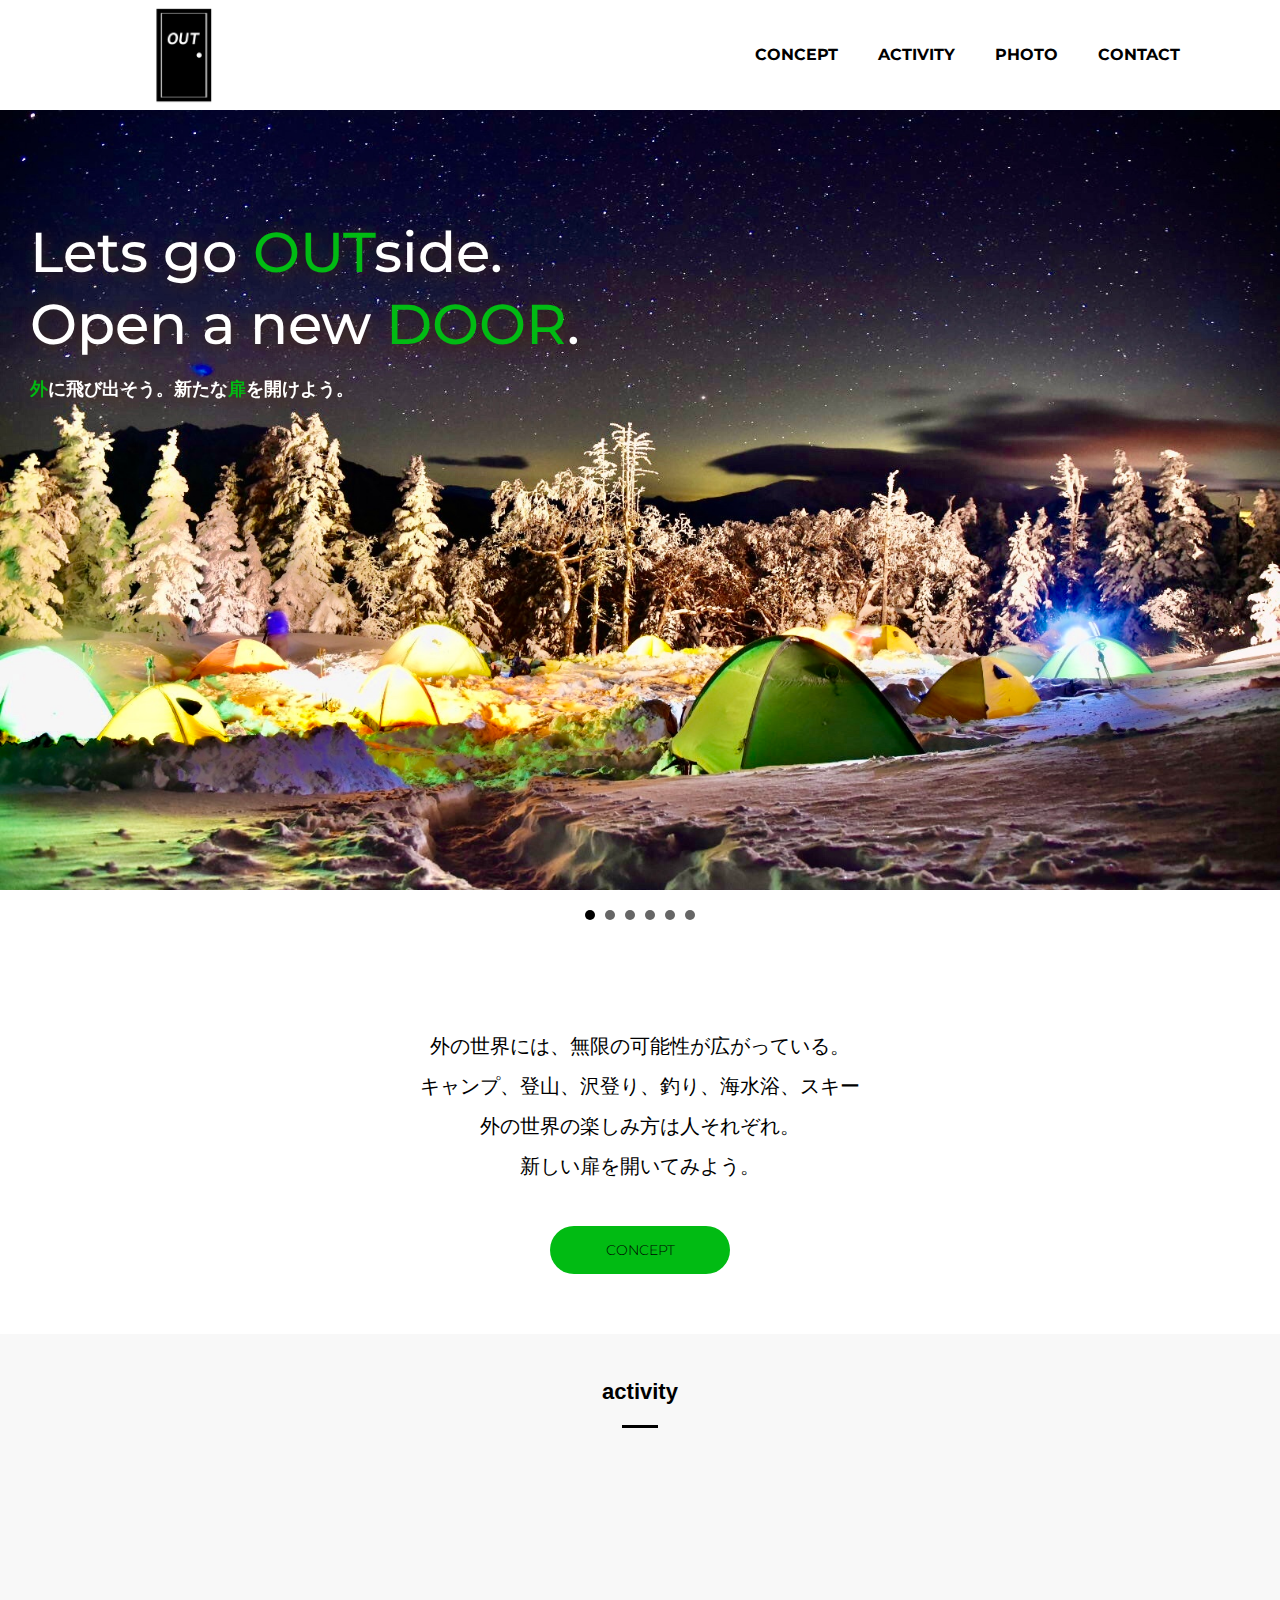
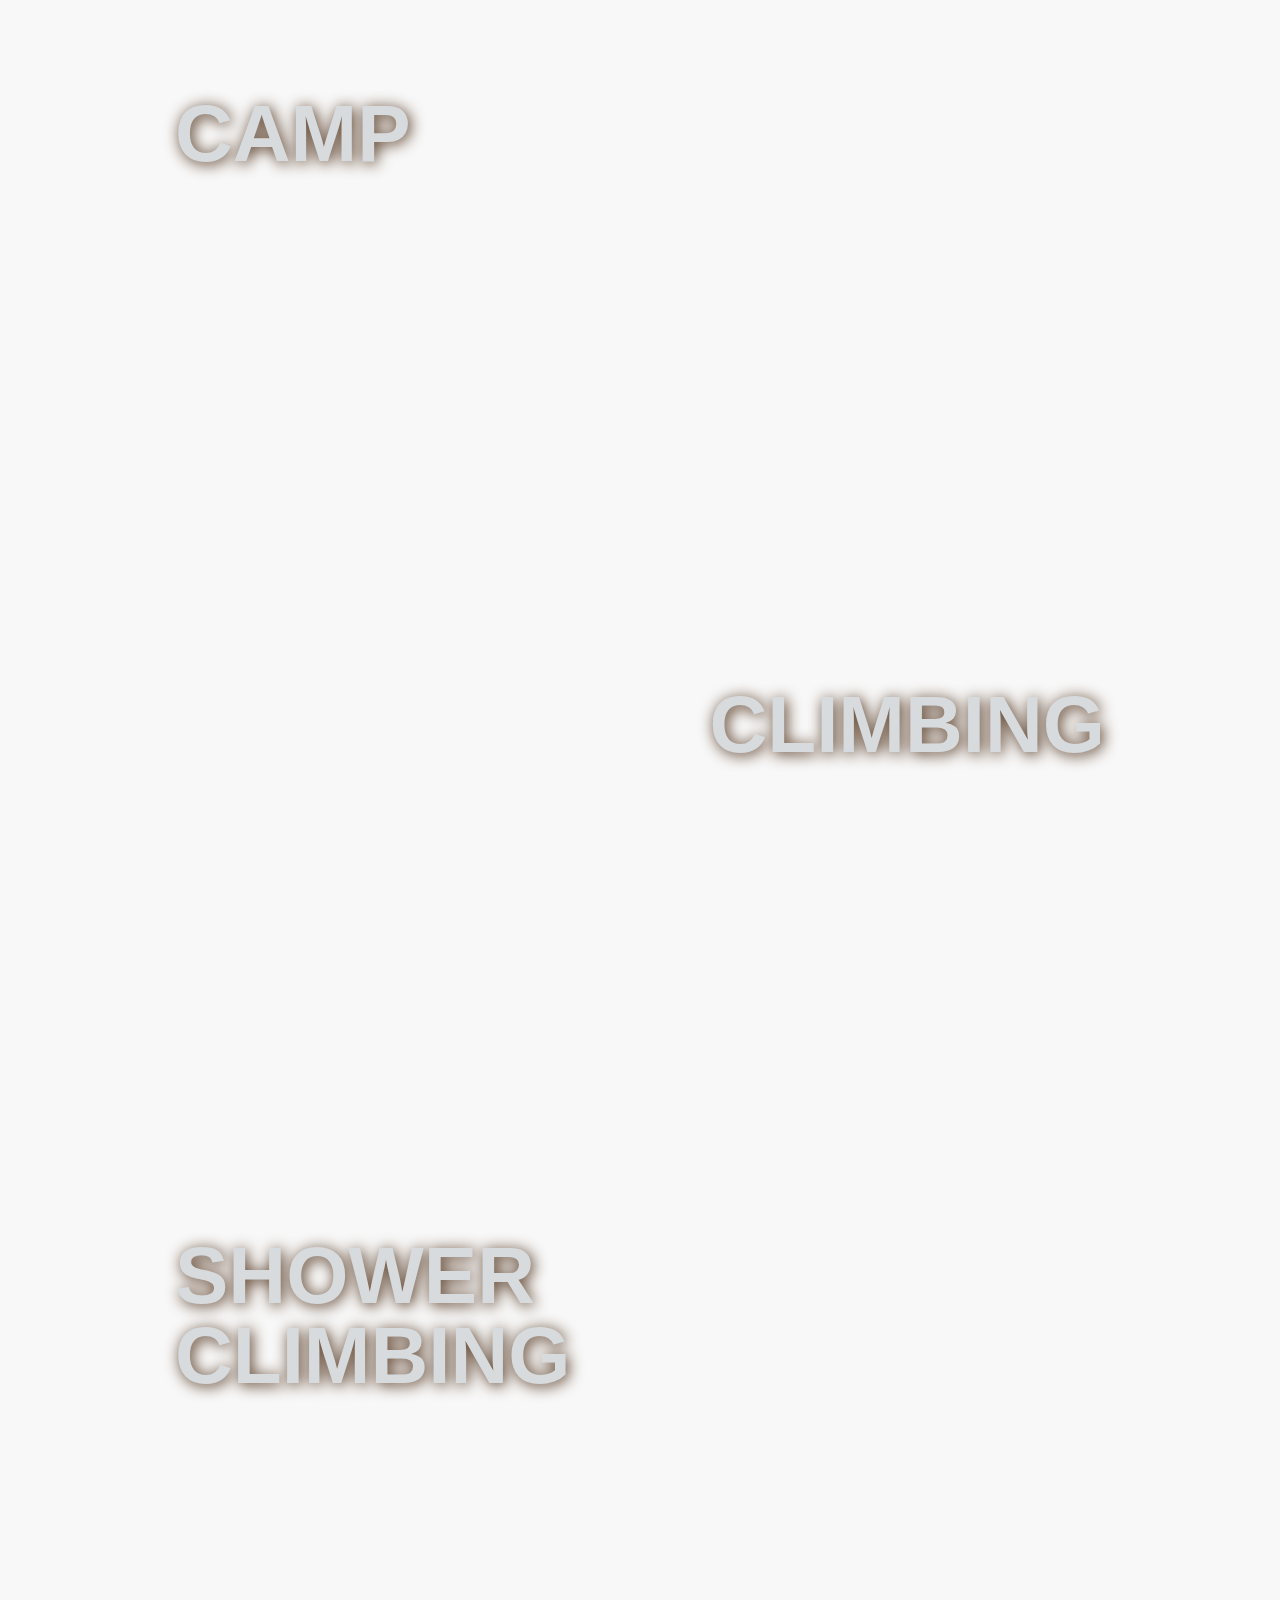
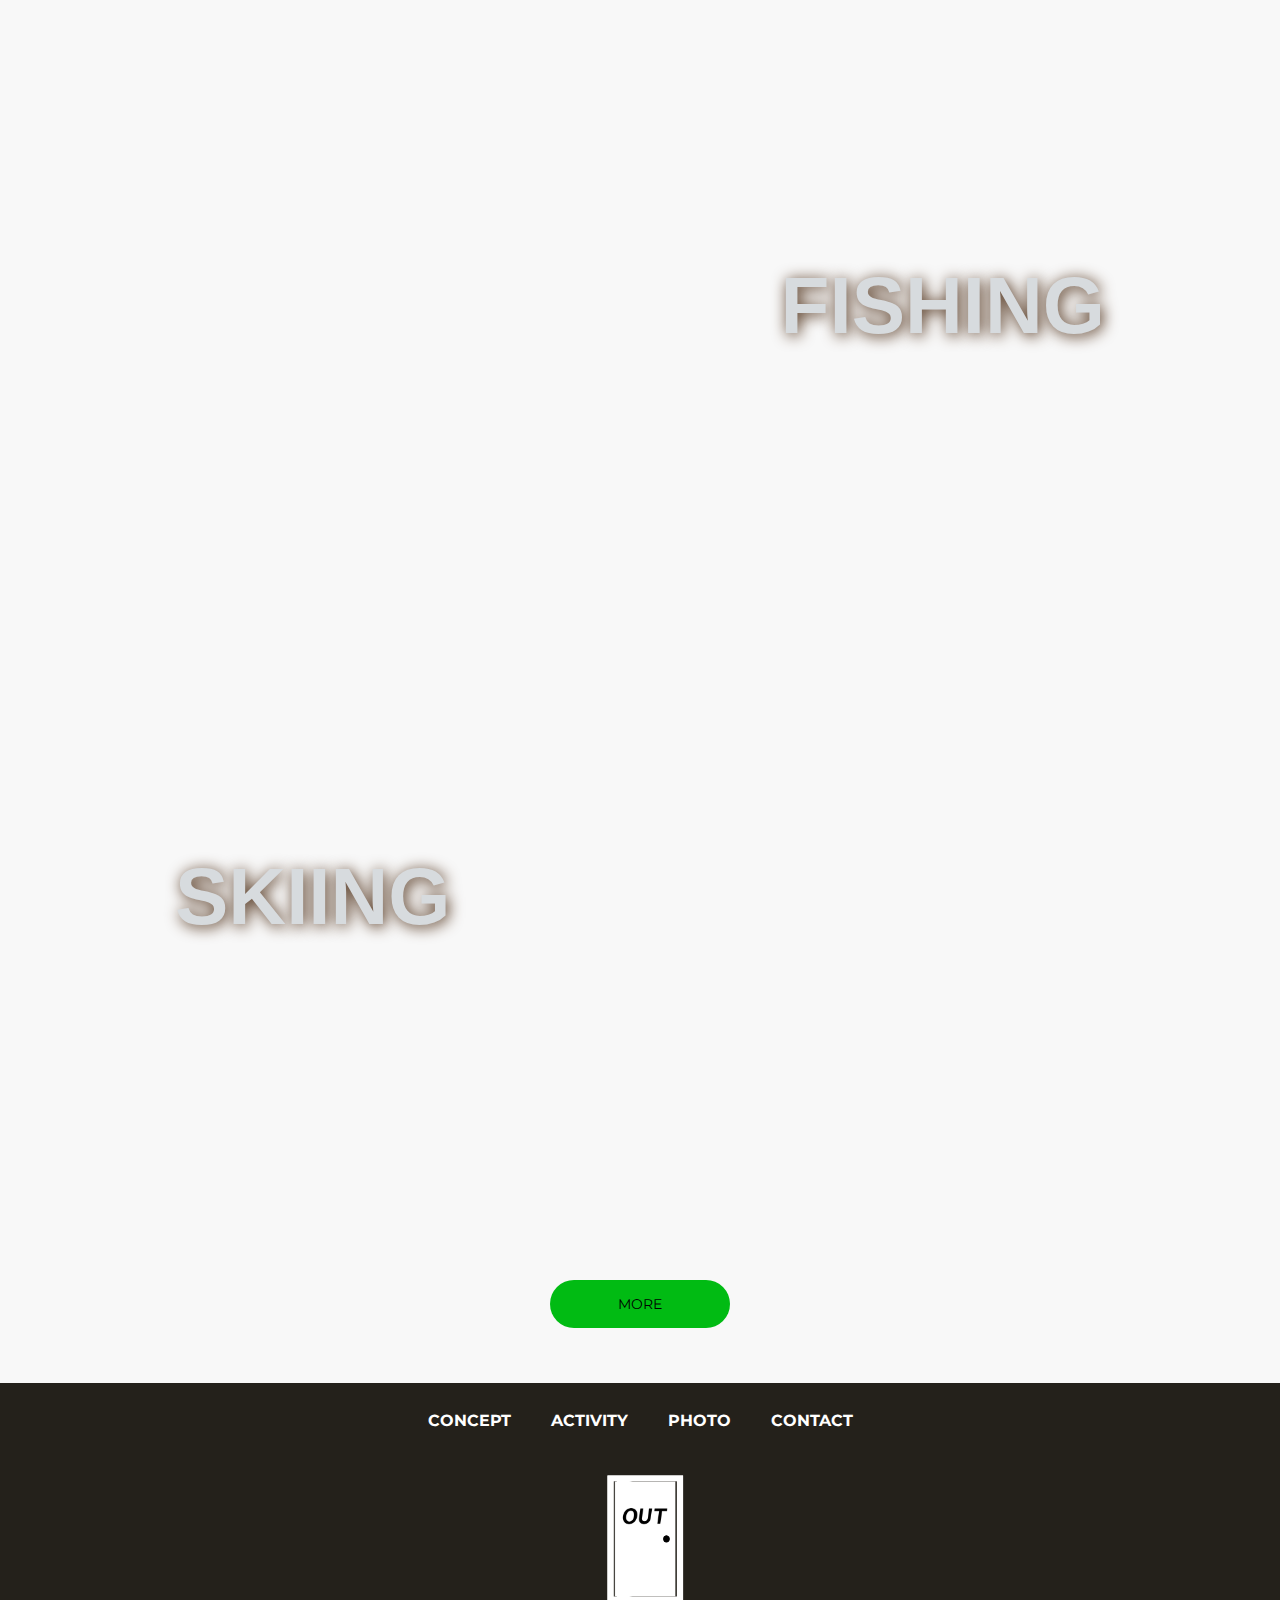
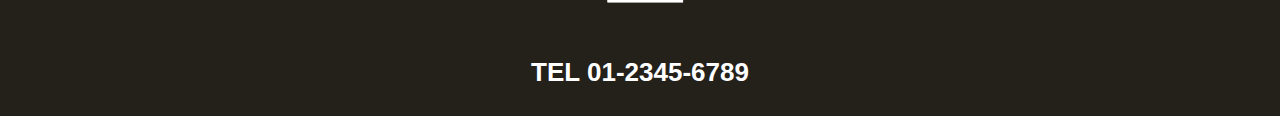
==== commit 364dc4b9: "ヘッダーを固定" ====
--- a/index.html
+++ b/index.html
@@ -116,11 +116,10 @@
           <li><img src="./images/concept/bg-main.JPG" alt="" /></li>
           <li><img src="./images/photo/img-item08.jpg" alt="" /></li>
           <li><img src="./images/activity/bg-main.JPG" alt="" /></li>
-
           <li><img src="./images/contact/bg-main.jpg" alt="" /></li>
-
           <li><img src="./images/photo/img-item06.jpg" alt="" /></li>
         </ul>
+
         <div class="first-view-text">
           <h1>
             Lets go <span class="green-text">OUT</span>side. <br />Open a new
@@ -134,6 +133,7 @@
           </p>
         </div>
       </div>
+      <div class="door"><img src="./images/index/door.PNG" alt="" /></div>
       <div class="lead">
         <p>
           外の世界には、無限の可能性が広がっている。<br />キャンプ、登山、沢登り、釣り、海水浴、スキー<br />外の世界の楽しみ方は人それぞれ。<br />新しい扉を開いてみよう。
--- a/css/common.css
+++ b/css/common.css
@@ -30,6 +30,14 @@
   max-width: 100%;
 }
 /* headerはここから */
+
+.header {
+  position: fixed;
+
+  width: 100%;
+  z-index: 3;
+  background-color: #ffffff;
+}
 .header-logo img {
   max-width: 85%;
 }
@@ -96,6 +104,9 @@
 
 /* headerはここまで */
 
+.main {
+  padding-top: 110px;
+}
 /* footerはここから */
 .footer {
   color: #ffffff;
--- a/css/index.css
+++ b/css/index.css
@@ -75,7 +75,6 @@
 }
 
 .first-view .slider {
-  width: 100%;
   height: 780px;
 }
 
@@ -87,6 +86,8 @@
   width: 100%;
   height: 780px;
   object-fit: cover;
+}
+.door {
 }
 
 .first-view-text {
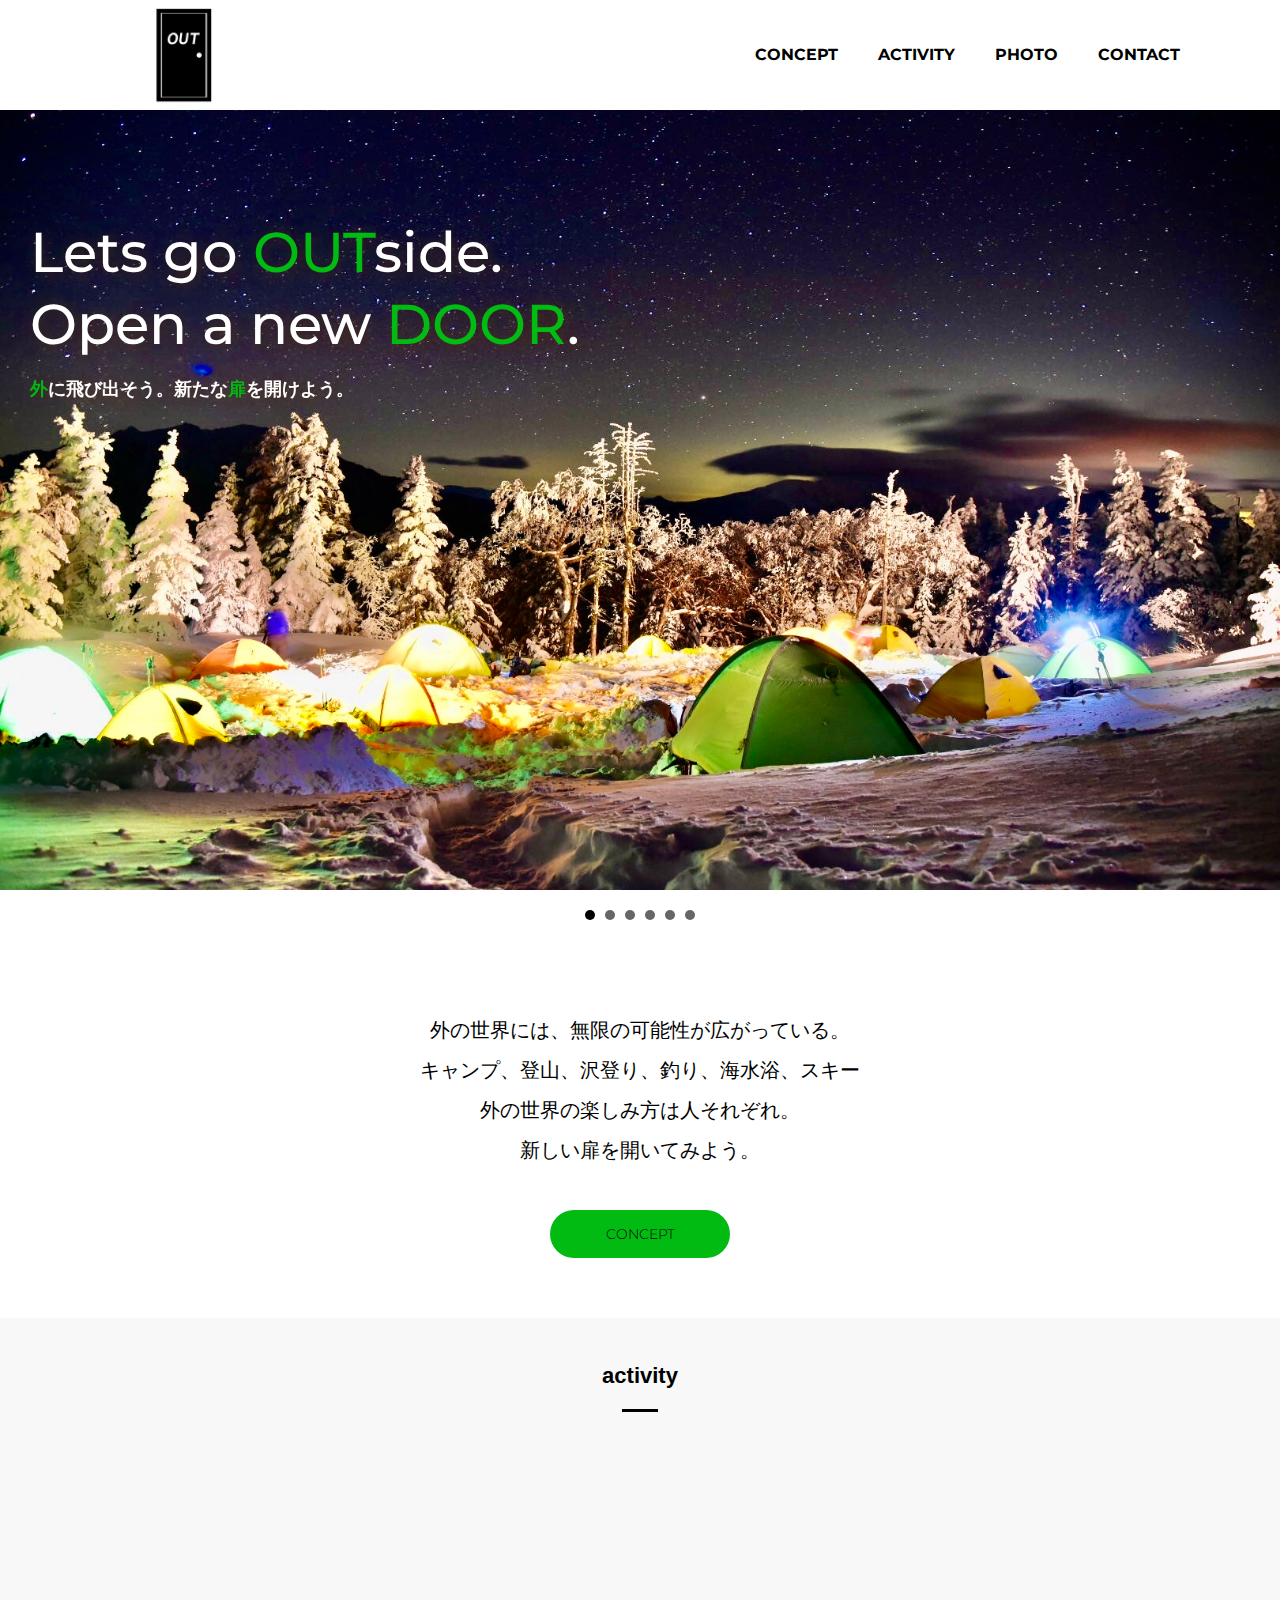
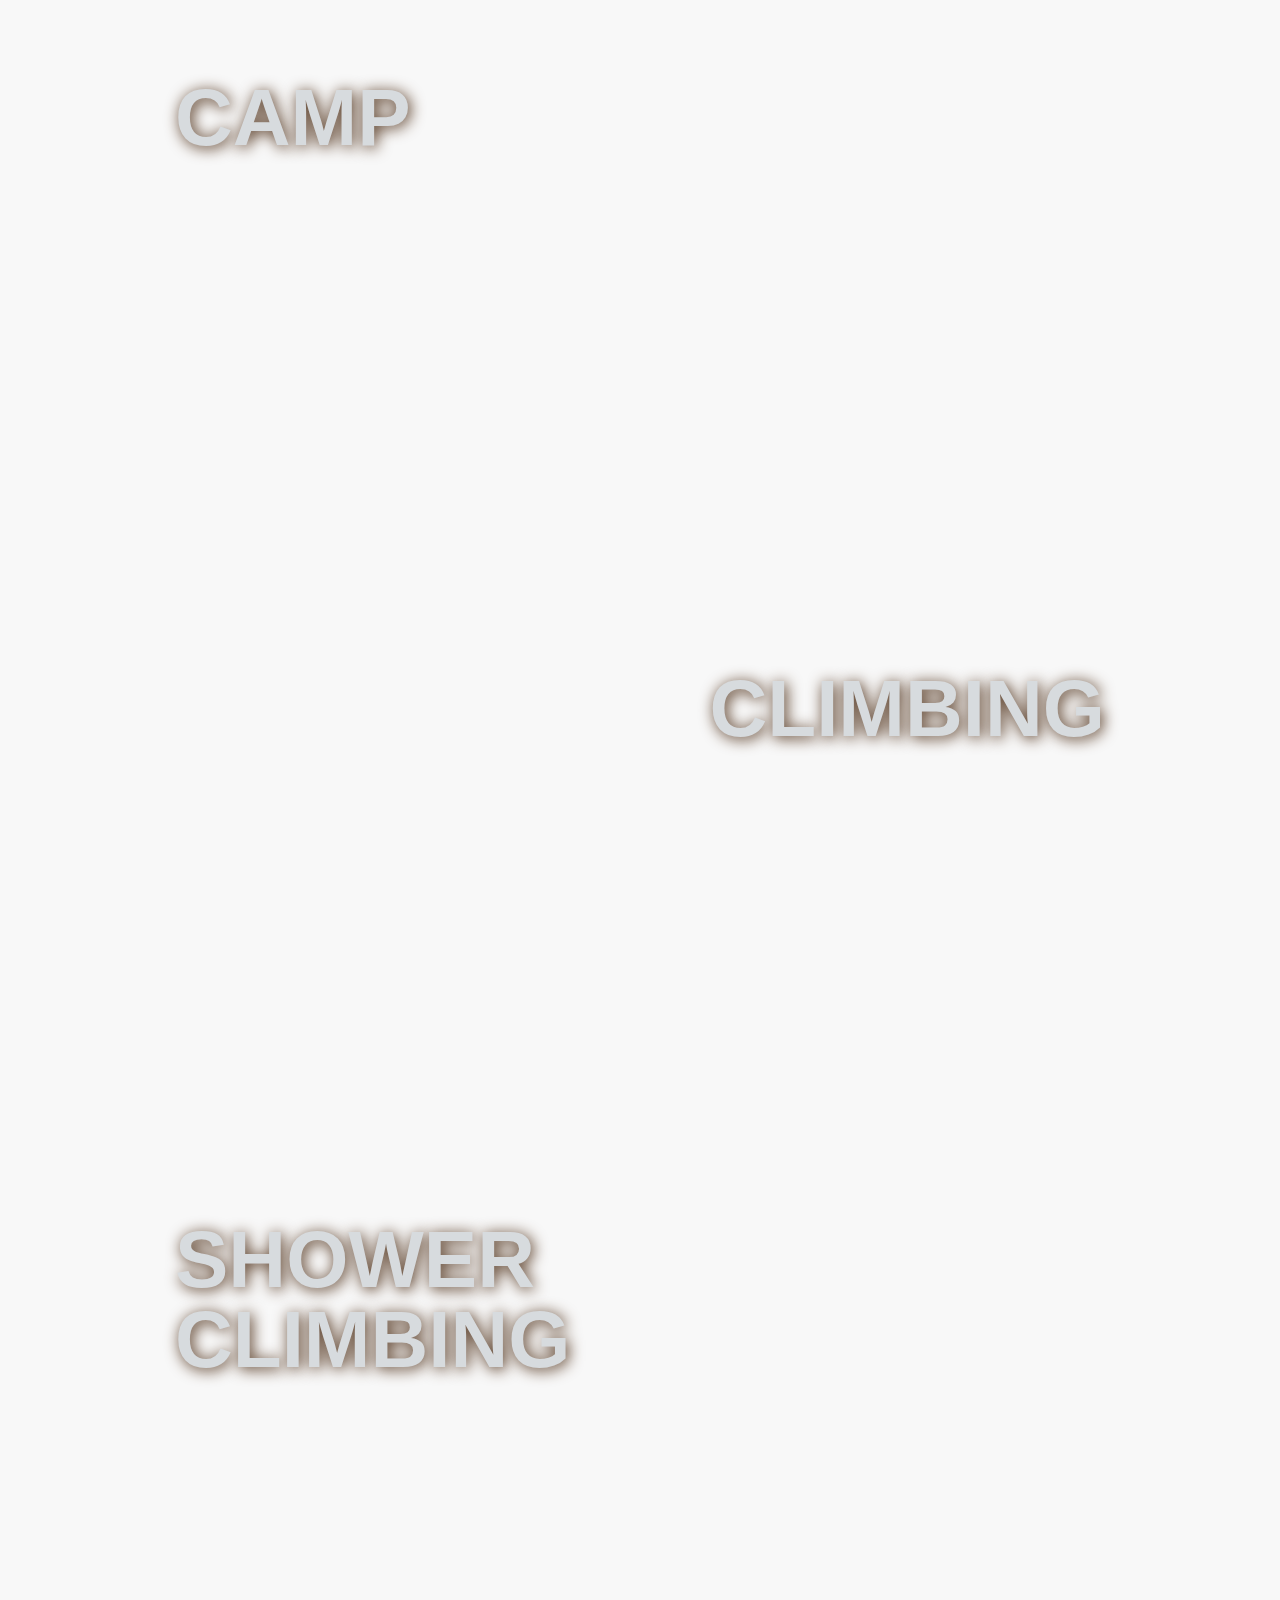
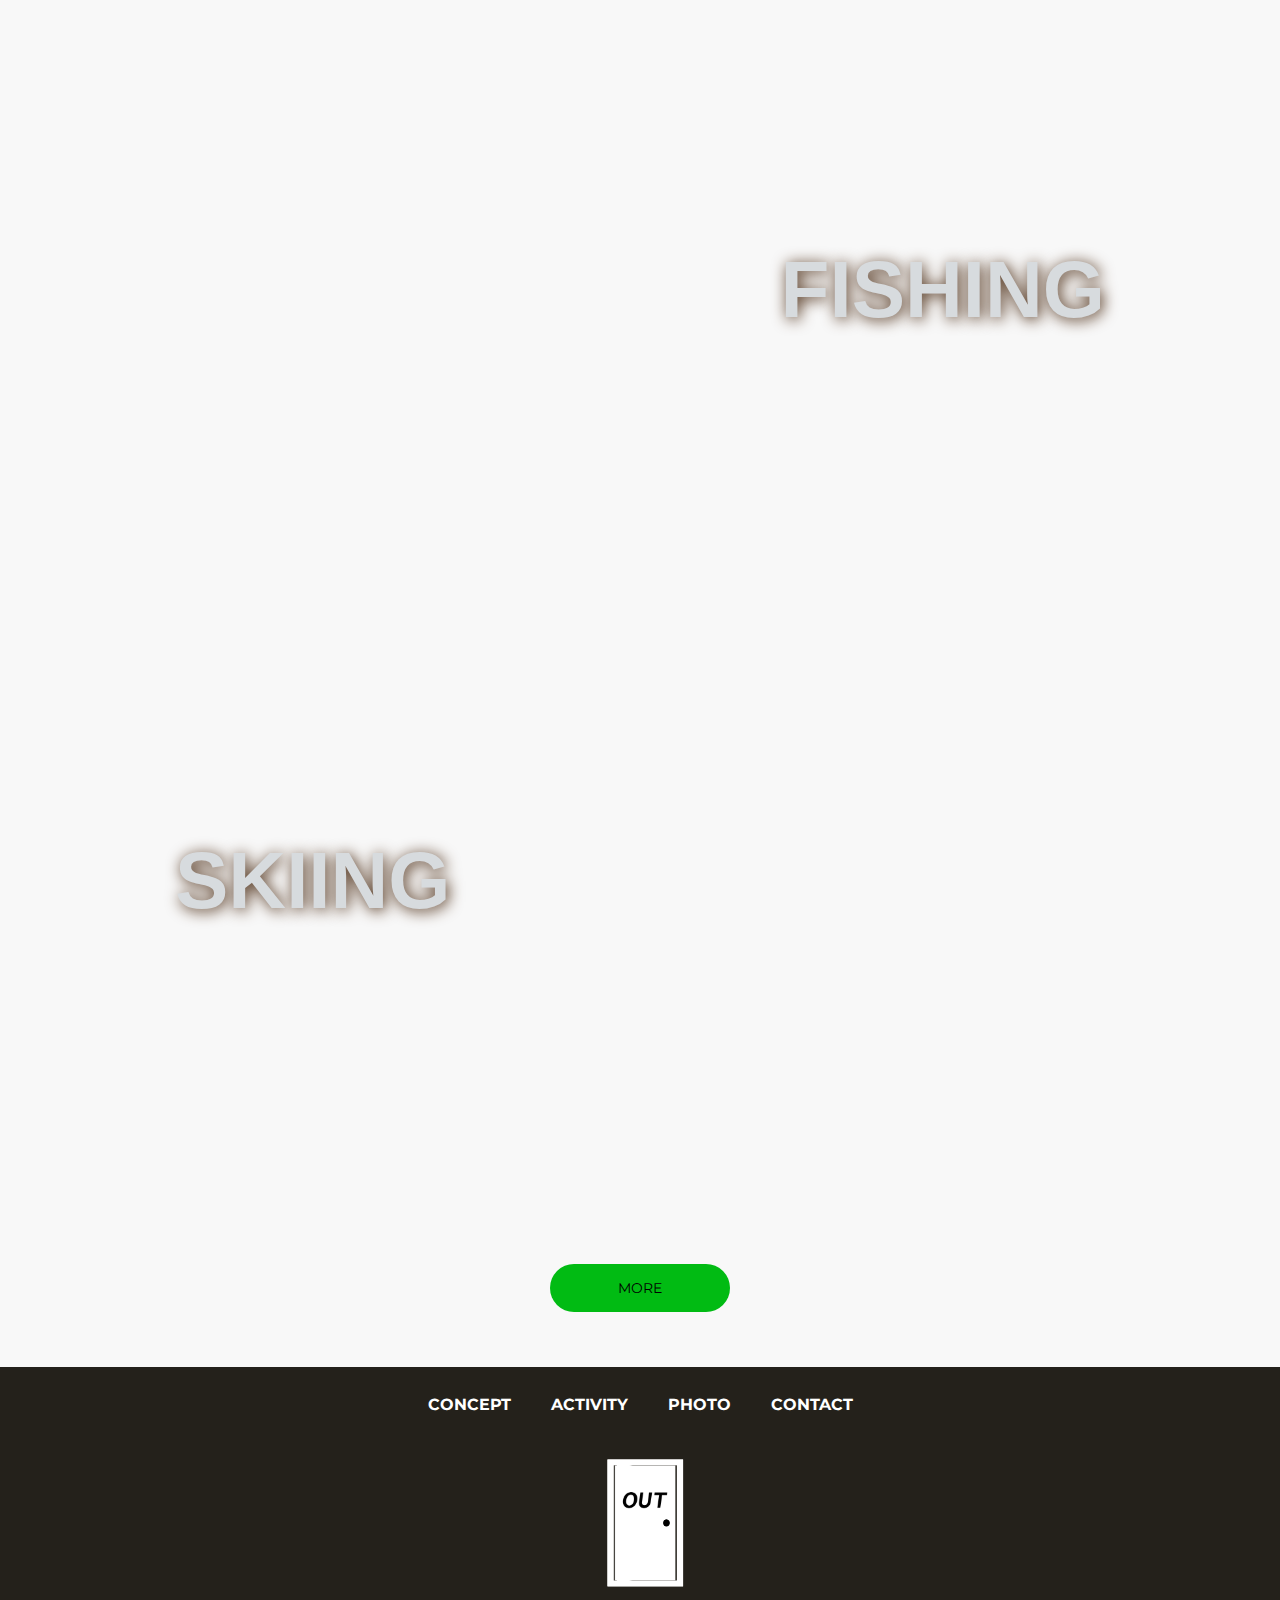
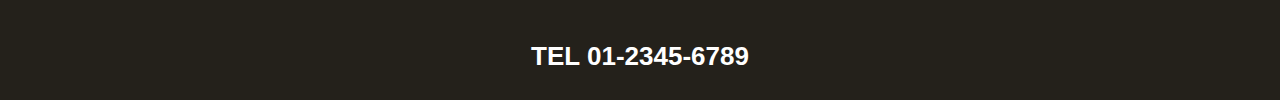
==== commit 36988839: "写真変更" ====
--- a/index.html
+++ b/index.html
@@ -133,7 +133,7 @@
           </p>
         </div>
       </div>
-      <div class="door"><img src="./images/index/door.PNG" alt="" /></div>
+
       <div class="lead">
         <p>
           外の世界には、無限の可能性が広がっている。<br />キャンプ、登山、沢登り、釣り、海水浴、スキー<br />外の世界の楽しみ方は人それぞれ。<br />新しい扉を開いてみよう。
